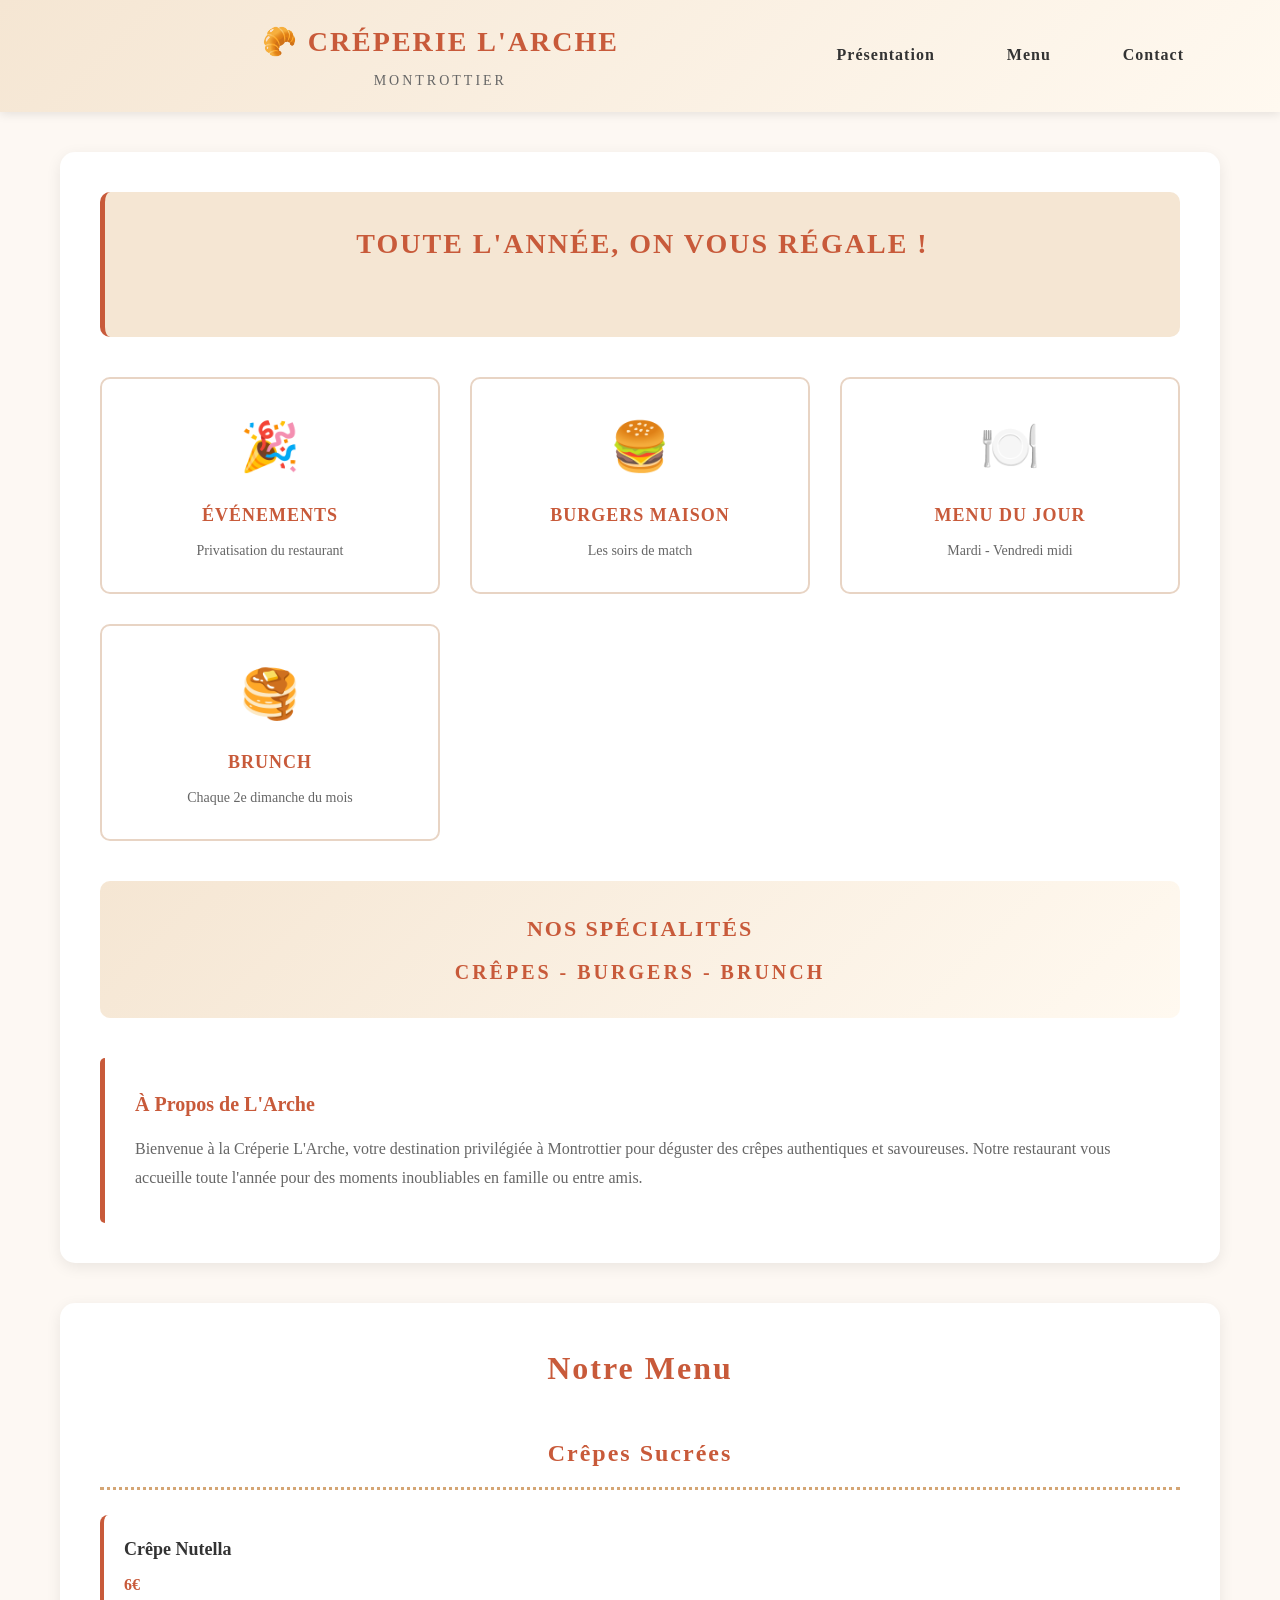
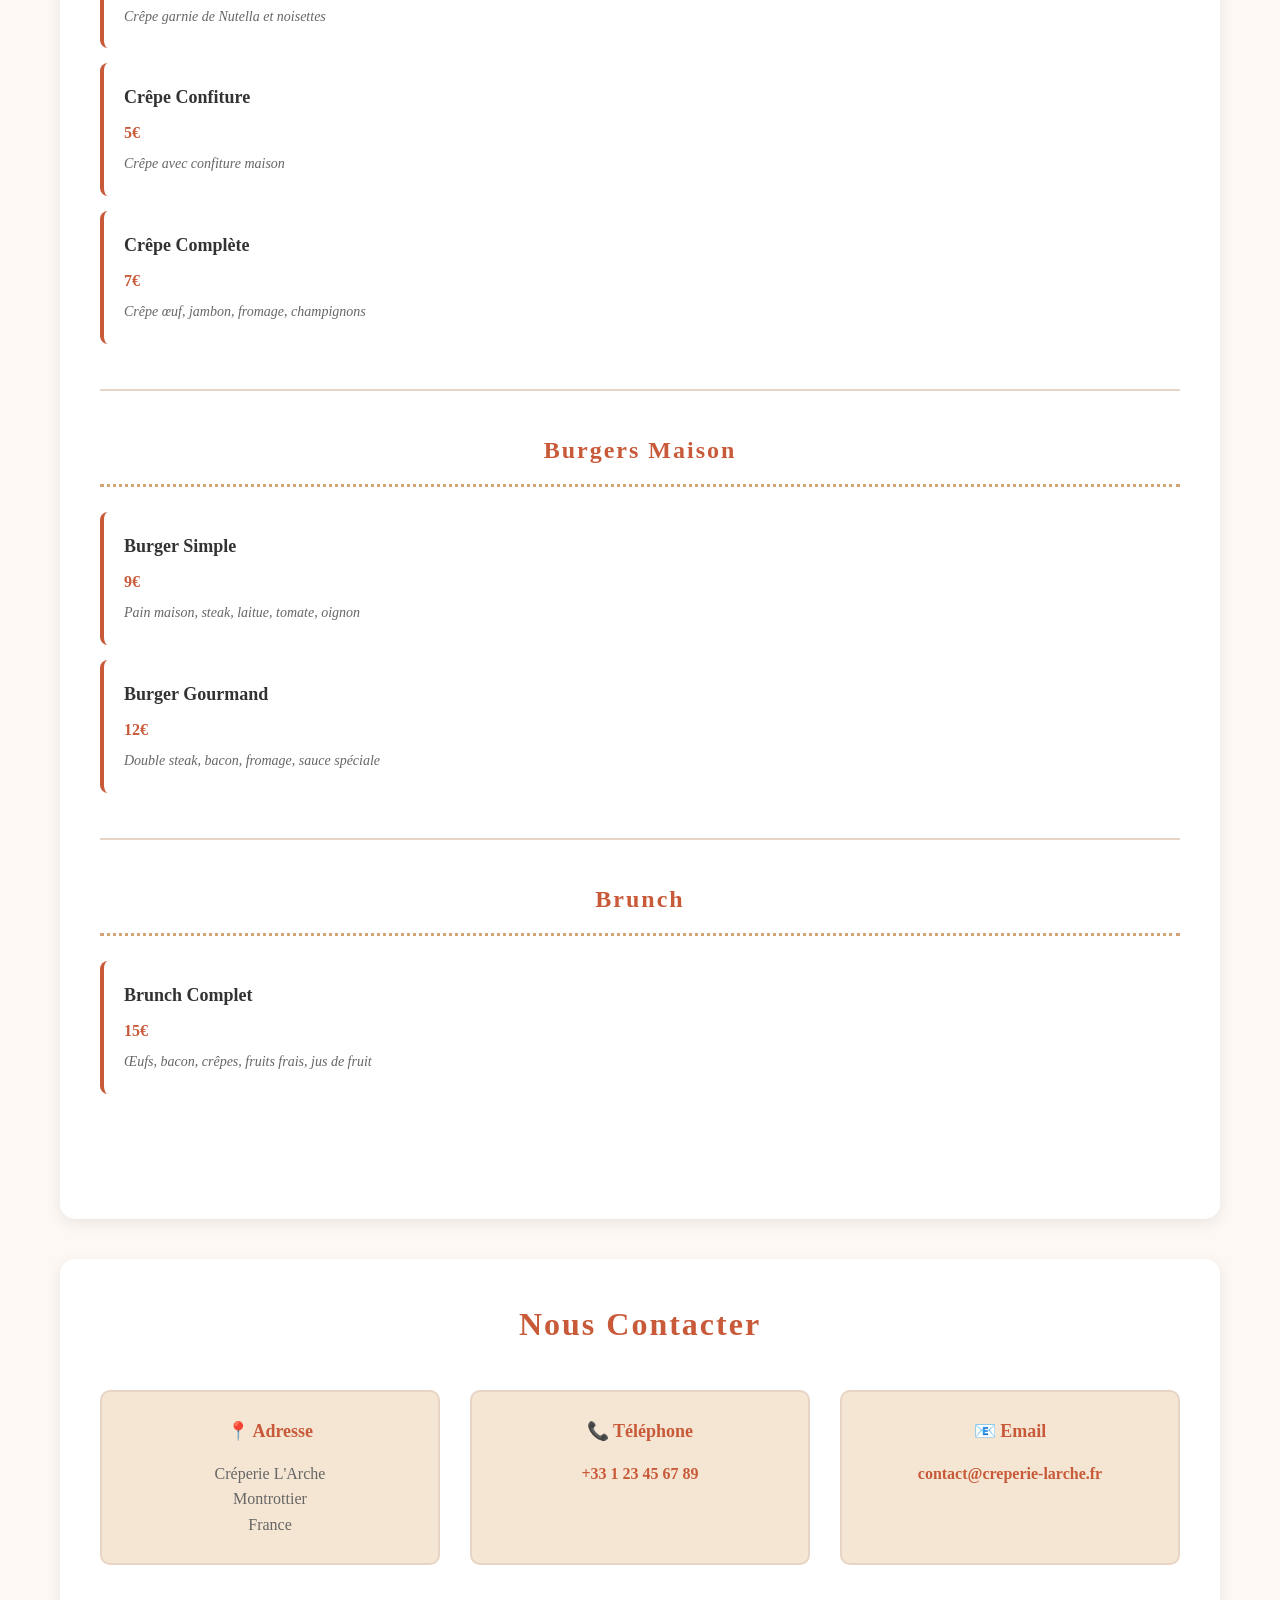
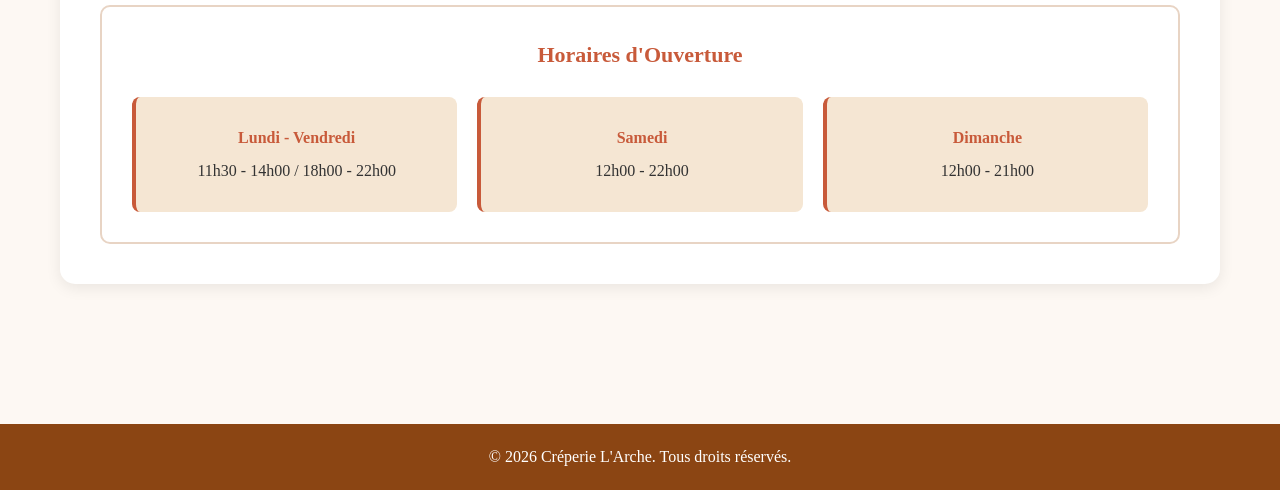
==== index.html @ 21d679bb "feature: test 1" ====
<!DOCTYPE html>
<html lang="fr">
<head>
    <meta charset="UTF-8">
    <meta name="viewport" content="width=device-width, initial-scale=1.0">
    <title>Créperie L'Arche - Restaurant</title>
    <link rel="stylesheet" href="styles.css">
</head>
<body>
    <header>
        <nav class="navbar">
            <div class="logo-container">
                <h1 class="restaurant-name">🥐 CRÉPERIE L'ARCHE</h1>
                <p class="subtitle">MONTROTTIER</p>
            </div>
            <ul class="nav-menu">
                <li><a href="#presentation" class="nav-link">Présentation</a></li>
                <li><a href="#menu" class="nav-link">Menu</a></li>
                <li><a href="#contact" class="nav-link">Contact</a></li>
            </ul>
        </nav>
    </header>

    <main>
        <!-- SECTION PRÉSENTATION -->
        <section id="presentation" class="section">
            <div class="container">
                <div class="tagline">
                    <h2>TOUTE L'ANNÉE, ON VOUS RÉGALE !</h2>
                </div>

                <div class="features-grid">
                    <div class="feature-card">
                        <div class="feature-icon">🎉</div>
                        <h3>ÉVÉNEMENTS</h3>
                        <p>Privatisation du restaurant</p>
                    </div>
                    <div class="feature-card">
                        <div class="feature-icon">🍔</div>
                        <h3>BURGERS MAISON</h3>
                        <p>Les soirs de match</p>
                    </div>
                    <div class="feature-card">
                        <div class="feature-icon">🍽️</div>
                        <h3>MENU DU JOUR</h3>
                        <p>Mardi - Vendredi midi</p>
                    </div>
                    <div class="feature-card">
                        <div class="feature-icon">🥞</div>
                        <h3>BRUNCH</h3>
                        <p>Chaque 2e dimanche du mois</p>
                    </div>
                </div>

                <div class="specialties">
                    <h3>NOS SPÉCIALITÉS</h3>
                    <p>CRÊPES - BURGERS - BRUNCH</p>
                </div>

                <div class="about-section">
                    <h3>À Propos de L'Arche</h3>
                    <p>Bienvenue à la Créperie L'Arche, votre destination privilégiée à Montrottier pour déguster des crêpes authentiques et savoureuses. Notre restaurant vous accueille toute l'année pour des moments inoubliables en famille ou entre amis.</p>
                </div>
            </div>
        </section>

        <!-- SECTION MENU -->
        <section id="menu" class="section">
            <div class="container">
                <h2>Notre Menu</h2>
                
                <div class="menu-section">
                    <h3>Crêpes Sucrées</h3>
                    <div class="menu-item">
                        <h4>Crêpe Nutella</h4>
                        <p class="price">6€</p>
                        <p class="description">Crêpe garnie de Nutella et noisettes</p>
                    </div>
                    <div class="menu-item">
                        <h4>Crêpe Confiture</h4>
                        <p class="price">5€</p>
                        <p class="description">Crêpe avec confiture maison</p>
                    </div>
                    <div class="menu-item">
                        <h4>Crêpe Complète</h4>
                        <p class="price">7€</p>
                        <p class="description">Crêpe œuf, jambon, fromage, champignons</p>
                    </div>
                </div>

                <div class="menu-section">
                    <h3>Burgers Maison</h3>
                    <div class="menu-item">
                        <h4>Burger Simple</h4>
                        <p class="price">9€</p>
                        <p class="description">Pain maison, steak, laitue, tomate, oignon</p>
                    </div>
                    <div class="menu-item">
                        <h4>Burger Gourmand</h4>
                        <p class="price">12€</p>
                        <p class="description">Double steak, bacon, fromage, sauce spéciale</p>
                    </div>
                </div>

                <div class="menu-section">
                    <h3>Brunch</h3>
                    <div class="menu-item">
                        <h4>Brunch Complet</h4>
                        <p class="price">15€</p>
                        <p class="description">Œufs, bacon, crêpes, fruits frais, jus de fruit</p>
                    </div>
                </div>
            </div>
        </section>

        <!-- SECTION CONTACT -->
        <section id="contact" class="section">
            <div class="container">
                <h2>Nous Contacter</h2>
                
                <div class="contact-grid">
                    <div class="contact-info">
                        <h3>📍 Adresse</h3>
                        <p>Créperie L'Arche<br>Montrottier<br>France</p>
                    </div>
                    <div class="contact-info">
                        <h3>📞 Téléphone</h3>
                        <p><a href="tel:+33123456789">+33 1 23 45 67 89</a></p>
                    </div>
                    <div class="contact-info">
                        <h3>📧 Email</h3>
                        <p><a href="mailto:contact@creperie-larche.fr">contact@creperie-larche.fr</a></p>
                    </div>
                </div>

                <div class="hours-section">
                    <h3>Horaires d'Ouverture</h3>
                    <div class="hours-grid">
                        <div class="hour-item">
                            <p><strong>Lundi - Vendredi</strong></p>
                            <p>11h30 - 14h00 / 18h00 - 22h00</p>
                        </div>
                        <div class="hour-item">
                            <p><strong>Samedi</strong></p>
                            <p>12h00 - 22h00</p>
                        </div>
                        <div class="hour-item">
                            <p><strong>Dimanche</strong></p>
                            <p>12h00 - 21h00</p>
                        </div>
                    </div>
                </div>
            </div>
        </section>
    </main>

    <footer>
        <p>&copy; 2026 Créperie L'Arche. Tous droits réservés.</p>
    </footer>
</body>
</html>
---- styles.css ----
* {
    margin: 0;
    padding: 0;
    box-sizing: border-box;
}

:root {
    --primary-color: #8B4513;
    --secondary-color: #C85A3A;
    --accent-color: #D4A574;
    --light-bg: #F5E6D3;
    --text-dark: #333;
    --text-light: #666;
    --border-color: #E8D4C4;
}

html {
    scroll-behavior: smooth;
}

body {
    font-family: 'Georgia', serif;
    background-color: #FDF8F3;
    color: var(--text-dark);
    line-height: 1.6;
}

/* HEADER ET NAVIGATION */
header {
    background: linear-gradient(135deg, var(--light-bg) 0%, #FFF9F0 100%);
    box-shadow: 0 2px 10px rgba(0, 0, 0, 0.1);
    position: sticky;
    top: 0;
    z-index: 100;
}

.navbar {
    display: flex;
    justify-content: space-between;
    align-items: center;
    padding: 20px 40px;
    max-width: 1200px;
    margin: 0 auto;
    flex-wrap: wrap;
    gap: 20px;
}

.logo-container {
    text-align: center;
    flex: 1;
    min-width: 250px;
}

.restaurant-name {
    font-size: 28px;
    font-weight: bold;
    color: var(--secondary-color);
    letter-spacing: 2px;
}

.subtitle {
    font-size: 14px;
    color: var(--text-light);
    letter-spacing: 3px;
    margin-top: 5px;
}

.nav-menu {
    display: flex;
    list-style: none;
    gap: 40px;
}

.nav-link {
    text-decoration: none;
    color: var(--text-dark);
    font-size: 16px;
    font-weight: 600;
    padding: 8px 16px;
    border-bottom: 3px solid transparent;
    transition: all 0.3s ease;
    letter-spacing: 1px;
    display: inline-block;
}

.nav-link:hover {
    color: var(--secondary-color);
    border-bottom-color: var(--secondary-color);
}

/* CONTENU PRINCIPAL */
main {
    max-width: 1200px;
    margin: 0 auto;
    padding: 40px 20px;
}

.section {
    margin-bottom: 40px;
    animation: slideIn 0.6s ease-out;
}

@keyframes slideIn {
    from {
        opacity: 0;
        transform: translateY(20px);
    }
    to {
        opacity: 1;
        transform: translateY(0);
    }
}

.container {
    background: white;
    border-radius: 15px;
    padding: 40px;
    box-shadow: 0 4px 15px rgba(0, 0, 0, 0.08);
}

/* TAGLINE */
.tagline {
    background: var(--light-bg);
    padding: 30px;
    border-radius: 10px;
    text-align: center;
    margin-bottom: 40px;
    border-left: 5px solid var(--secondary-color);
}

.tagline h2 {
    font-size: 28px;
    color: var(--secondary-color);
    letter-spacing: 2px;
}

/* GRILLE DE FEATURES */
.features-grid {
    display: grid;
    grid-template-columns: repeat(auto-fit, minmax(250px, 1fr));
    gap: 30px;
    margin-bottom: 40px;
}

.feature-card {
    background: #FFF;
    border: 2px solid var(--border-color);
    border-radius: 10px;
    padding: 30px;
    text-align: center;
    transition: all 0.3s ease;
}

.feature-card:hover {
    transform: translateY(-5px);
    box-shadow: 0 8px 20px rgba(0, 0, 0, 0.1);
    border-color: var(--secondary-color);
}

.feature-icon {
    font-size: 48px;
    margin-bottom: 15px;
}

.feature-card h3 {
    color: var(--secondary-color);
    font-size: 18px;
    margin-bottom: 10px;
    letter-spacing: 1px;
}

.feature-card p {
    color: var(--text-light);
    font-size: 14px;
}

/* SPÉCIALITÉS */
.specialties {
    background: linear-gradient(135deg, var(--light-bg) 0%, #FFF9F0 100%);
    padding: 30px;
    border-radius: 10px;
    text-align: center;
    margin-bottom: 40px;
}

.specialties h3 {
    color: var(--secondary-color);
    font-size: 22px;
    margin-bottom: 10px;
    letter-spacing: 2px;
}

.specialties p {
    color: var(--secondary-color);
    font-size: 20px;
    font-weight: bold;
    letter-spacing: 3px;
}

/* SECTION À PROPOS */
.about-section {
    background: #FFF;
    border-left: 5px solid var(--secondary-color);
    padding: 30px;
    border-radius: 5px;
    margin-top: 30px;
}

.about-section h3 {
    color: var(--secondary-color);
    margin-bottom: 15px;
    font-size: 20px;
}

.about-section p {
    color: var(--text-light);
    line-height: 1.8;
}

/* MENU */
.menu-section {
    margin-bottom: 40px;
    padding-bottom: 30px;
    border-bottom: 2px solid var(--border-color);
}

.menu-section:last-child {
    border-bottom: none;
}

.menu-section h3 {
    color: var(--secondary-color);
    font-size: 24px;
    margin-bottom: 25px;
    text-align: center;
    letter-spacing: 2px;
    padding-bottom: 15px;
    border-bottom: 3px dotted var(--accent-color);
}

.menu-item {
    background: #FFF;
    padding: 20px;
    margin-bottom: 15px;
    border-radius: 8px;
    border-left: 4px solid var(--secondary-color);
    transition: all 0.3s ease;
}

.menu-item:hover {
    box-shadow: 0 4px 12px rgba(0, 0, 0, 0.08);
    transform: translateX(5px);
}

.menu-item h4 {
    color: var(--text-dark);
    font-size: 18px;
    margin-bottom: 8px;
    font-weight: 600;
}

.menu-item .price {
    color: var(--secondary-color);
    font-weight: bold;
    font-size: 16px;
    margin-bottom: 8px;
}

.menu-item .description {
    color: var(--text-light);
    font-size: 14px;
    font-style: italic;
}

main h2 {
    color: var(--secondary-color);
    font-size: 32px;
    margin-bottom: 40px;
    text-align: center;
    letter-spacing: 2px;
}

/* CONTACT */
.contact-grid {
    display: grid;
    grid-template-columns: repeat(auto-fit, minmax(250px, 1fr));
    gap: 30px;
    margin-bottom: 40px;
}

.contact-info {
    background: var(--light-bg);
    padding: 25px;
    border-radius: 10px;
    text-align: center;
    border: 2px solid var(--border-color);
    transition: all 0.3s ease;
}

.contact-info:hover {
    transform: translateY(-5px);
    box-shadow: 0 6px 15px rgba(0, 0, 0, 0.1);
}

.contact-info h3 {
    color: var(--secondary-color);
    margin-bottom: 15px;
    font-size: 18px;
}

.contact-info p {
    color: var(--text-light);
}

.contact-info a {
    color: var(--secondary-color);
    text-decoration: none;
    font-weight: 600;
    transition: color 0.3s ease;
}

.contact-info a:hover {
    color: var(--primary-color);
}

/* HORAIRES */
.hours-section {
    background: #FFF;
    padding: 30px;
    border-radius: 10px;
    border: 2px solid var(--border-color);
    margin-top: 30px;
}

.hours-section h3 {
    color: var(--secondary-color);
    text-align: center;
    margin-bottom: 25px;
    font-size: 22px;
}

.hours-grid {
    display: grid;
    grid-template-columns: repeat(auto-fit, minmax(200px, 1fr));
    gap: 20px;
}

.hour-item {
    background: var(--light-bg);
    padding: 20px;
    border-radius: 8px;
    text-align: center;
    border-left: 4px solid var(--secondary-color);
}

.hour-item p {
    margin: 8px 0;
    color: var(--text-dark);
}

.hour-item p strong {
    color: var(--secondary-color);
    font-size: 16px;
}

/* FOOTER */
footer {
    background: var(--primary-color);
    color: white;
    text-align: center;
    padding: 20px;
    margin-top: 60px;
}

/* RESPONSIVE */
@media (max-width: 768px) {
    .navbar {
        flex-direction: column;
        padding: 15px 20px;
    }

    .nav-menu {
        gap: 20px;
        justify-content: center;
    }

    .nav-link {
        font-size: 14px;
        padding: 6px 12px;
    }

    .restaurant-name {
        font-size: 22px;
    }

    .container {
        padding: 20px;
    }

    .tagline h2 {
        font-size: 22px;
    }

    .features-grid {
        grid-template-columns: 1fr;
        gap: 20px;
    }

    main h2 {
        font-size: 24px;
        margin-bottom: 30px;
    }

    .contact-grid {
        grid-template-columns: 1fr;
    }

    .hours-grid {
        grid-template-columns: 1fr;
    }
}

@media (max-width: 480px) {
    .nav-menu {
        gap: 15px;
    }

    .nav-link {
        font-size: 12px;
        padding: 4px 8px;
    }

    .restaurant-name {
        font-size: 18px;
    }

    .container {
        padding: 15px;
    }

    .tagline h2 {
        font-size: 18px;
    }
}
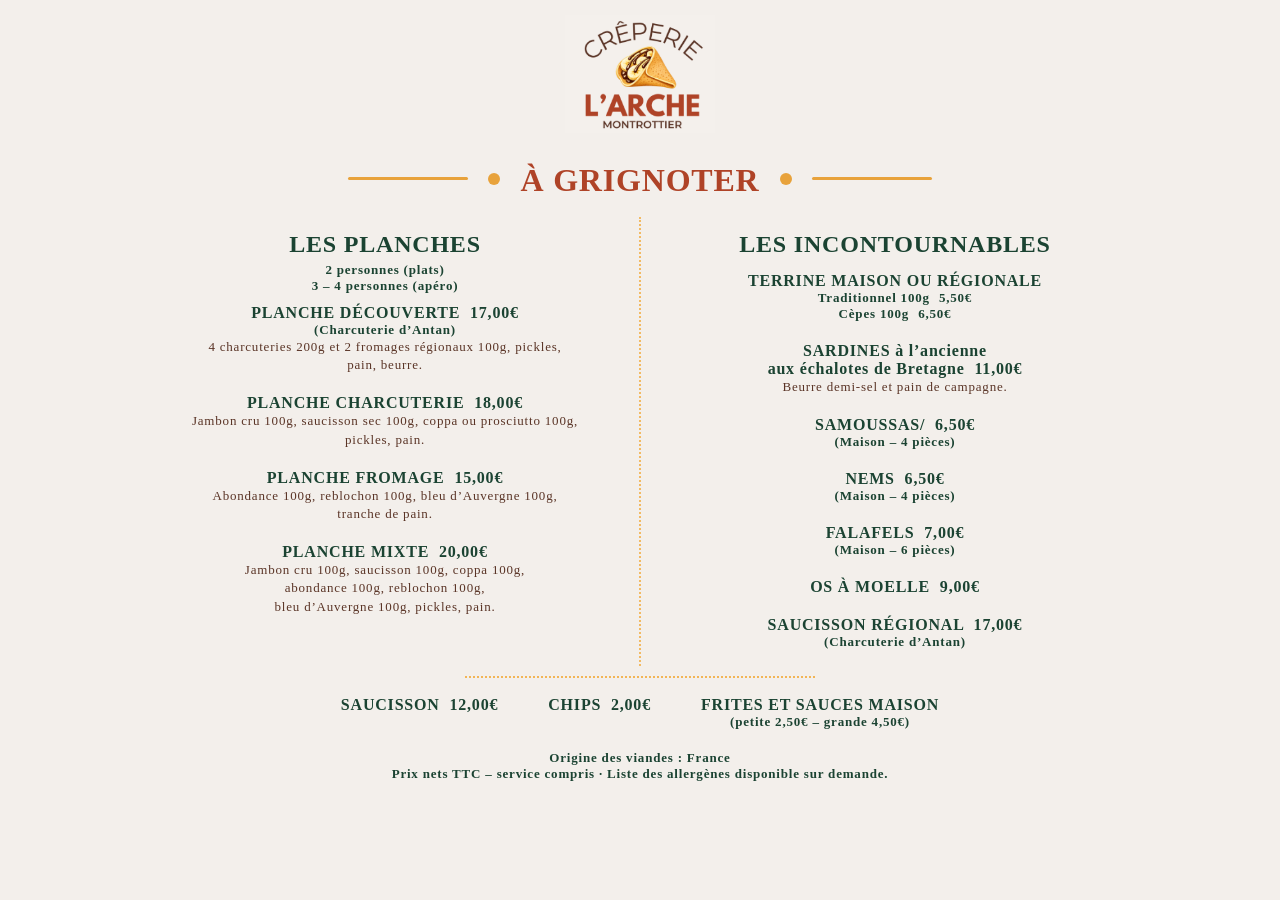
==== commit 1d582c07: "feature menu 1" ====
--- a/index.html
+++ b/index.html
@@ -1,161 +1,158 @@
-<!DOCTYPE html>
+<!doctype html>
 <html lang="fr">
 <head>
-    <meta charset="UTF-8">
-    <meta name="viewport" content="width=device-width, initial-scale=1.0">
-    <title>Créperie L'Arche - Restaurant</title>
-    <link rel="stylesheet" href="styles.css">
+    <meta charset="utf-8"/>
+    <meta name="viewport" content="width=device-width, initial-scale=1"/>
+    <title>Crêperie L’Arche – À GRIGNOTER</title>
+    <link rel="stylesheet" href="style.css">
+    <meta name="color-scheme" content="light only">
 </head>
 <body>
+<main class="container">
     <header>
-        <nav class="navbar">
-            <div class="logo-container">
-                <h1 class="restaurant-name">🥐 CRÉPERIE L'ARCHE</h1>
-                <p class="subtitle">MONTROTTIER</p>
-            </div>
-            <ul class="nav-menu">
-                <li><a href="#presentation" class="nav-link">Présentation</a></li>
-                <li><a href="#menu" class="nav-link">Menu</a></li>
-                <li><a href="#contact" class="nav-link">Contact</a></li>
-            </ul>
-        </nav>
+        <div class="brand" aria-label="Crêperie L’Arche Montrottier">
+            <img src="logo.png" alt="logo Crêperie L’Arche Montrottier" class="logo"/>
+        </div>
+
+        <div class="title-wrapper">
+            <span class="menu-title-line"></span><span class="menu-title-dot"></span>
+            <h1 class="title-menu">À GRIGNOTER</h1>
+            <span class="menu-title-dot"></span><span class="menu-title-line"></span>
+        </div>
     </header>
 
-    <main>
-        <!-- SECTION PRÉSENTATION -->
-        <section id="presentation" class="section">
-            <div class="container">
-                <div class="tagline">
-                    <h2>TOUTE L'ANNÉE, ON VOUS RÉGALE !</h2>
-                </div>
+    <section class="container-menu" aria-label="Carte À grignoter">
+        <article class="menu-theme" aria-labelledby="planches">
+            <h2 class="menu-theme-title" id="planches">Les planches</h2>
+            <p class="menu-item-subtitle">2 personnes (plats)</p>
+            <p class="menu-item-subtitle">3 – 4 personnes (apéro)</p>
 
-                <div class="features-grid">
-                    <div class="feature-card">
-                        <div class="feature-icon">🎉</div>
-                        <h3>ÉVÉNEMENTS</h3>
-                        <p>Privatisation du restaurant</p>
-                    </div>
-                    <div class="feature-card">
-                        <div class="feature-icon">🍔</div>
-                        <h3>BURGERS MAISON</h3>
-                        <p>Les soirs de match</p>
-                    </div>
-                    <div class="feature-card">
-                        <div class="feature-icon">🍽️</div>
-                        <h3>MENU DU JOUR</h3>
-                        <p>Mardi - Vendredi midi</p>
-                    </div>
-                    <div class="feature-card">
-                        <div class="feature-icon">🥞</div>
-                        <h3>BRUNCH</h3>
-                        <p>Chaque 2e dimanche du mois</p>
+            <div class="items">
+                <div class="item">
+                    <p class="item-label">
+                        PLANCHE DÉCOUVERTE
+                        <span class="price">17,00€</span>
+                    </p>
+                    <p class="menu-item-subtitle">(Charcuterie d’Antan)</p>
+                    <div class="item-description">
+                        4 charcuteries 200g et 2 fromages régionaux 100g, pickles,<br> pain, beurre.
                     </div>
                 </div>
 
-                <div class="specialties">
-                    <h3>NOS SPÉCIALITÉS</h3>
-                    <p>CRÊPES - BURGERS - BRUNCH</p>
-                </div>
-
-                <div class="about-section">
-                    <h3>À Propos de L'Arche</h3>
-                    <p>Bienvenue à la Créperie L'Arche, votre destination privilégiée à Montrottier pour déguster des crêpes authentiques et savoureuses. Notre restaurant vous accueille toute l'année pour des moments inoubliables en famille ou entre amis.</p>
-                </div>
-            </div>
-        </section>
-
-        <!-- SECTION MENU -->
-        <section id="menu" class="section">
-            <div class="container">
-                <h2>Notre Menu</h2>
-                
-                <div class="menu-section">
-                    <h3>Crêpes Sucrées</h3>
-                    <div class="menu-item">
-                        <h4>Crêpe Nutella</h4>
-                        <p class="price">6€</p>
-                        <p class="description">Crêpe garnie de Nutella et noisettes</p>
-                    </div>
-                    <div class="menu-item">
-                        <h4>Crêpe Confiture</h4>
-                        <p class="price">5€</p>
-                        <p class="description">Crêpe avec confiture maison</p>
-                    </div>
-                    <div class="menu-item">
-                        <h4>Crêpe Complète</h4>
-                        <p class="price">7€</p>
-                        <p class="description">Crêpe œuf, jambon, fromage, champignons</p>
+                <div class="item">
+                    <p class="item-label">PLANCHE CHARCUTERIE <span class="price">18,00€</span></p>
+                    <div class="item-description">
+                        Jambon cru 100g, saucisson sec 100g, coppa ou prosciutto 100g,<br> pickles, pain.
                     </div>
                 </div>
 
-                <div class="menu-section">
-                    <h3>Burgers Maison</h3>
-                    <div class="menu-item">
-                        <h4>Burger Simple</h4>
-                        <p class="price">9€</p>
-                        <p class="description">Pain maison, steak, laitue, tomate, oignon</p>
-                    </div>
-                    <div class="menu-item">
-                        <h4>Burger Gourmand</h4>
-                        <p class="price">12€</p>
-                        <p class="description">Double steak, bacon, fromage, sauce spéciale</p>
+                <div class="item">
+                    <p class="item-label">PLANCHE FROMAGE <span class="price">15,00€</span></p>
+                    <div class="item-description">
+                        Abondance 100g, reblochon 100g, bleu d’Auvergne 100g,<br> tranche de pain.
                     </div>
                 </div>
 
-                <div class="menu-section">
-                    <h3>Brunch</h3>
-                    <div class="menu-item">
-                        <h4>Brunch Complet</h4>
-                        <p class="price">15€</p>
-                        <p class="description">Œufs, bacon, crêpes, fruits frais, jus de fruit</p>
+                <div class="item">
+                    <p class="item-label">PLANCHE MIXTE <span class="price">20,00€</span></p>
+                    <div class="item-description">
+                        Jambon cru 100g, saucisson 100g, coppa 100g,<br> abondance 100g, reblochon 100g,<br> bleu
+                        d’Auvergne 100g, pickles, pain.
                     </div>
                 </div>
             </div>
-        </section>
+        </article>
 
-        <!-- SECTION CONTACT -->
-        <section id="contact" class="section">
-            <div class="container">
-                <h2>Nous Contacter</h2>
-                
-                <div class="contact-grid">
-                    <div class="contact-info">
-                        <h3>📍 Adresse</h3>
-                        <p>Créperie L'Arche<br>Montrottier<br>France</p>
-                    </div>
-                    <div class="contact-info">
-                        <h3>📞 Téléphone</h3>
-                        <p><a href="tel:+33123456789">+33 1 23 45 67 89</a></p>
-                    </div>
-                    <div class="contact-info">
-                        <h3>📧 Email</h3>
-                        <p><a href="mailto:contact@creperie-larche.fr">contact@creperie-larche.fr</a></p>
-                    </div>
+        <article class="menu-theme" aria-labelledby="incontournables">
+            <h2 class="menu-theme-title" id="incontournables">Les incontournables</h2>
+            <div class="items">
+                <div class="item">
+                    <p class="item-label">TERRINE MAISON OU RÉGIONALE</p>
+                    <p class="menu-item-subtitle">
+                        Traditionnel 100g
+                        <span class="price">5,50€ </span>
+                        <br>
+                        Cèpes 100g
+                        <span class="price">6,50€ </span>
+                    </p>
                 </div>
 
-                <div class="hours-section">
-                    <h3>Horaires d'Ouverture</h3>
-                    <div class="hours-grid">
-                        <div class="hour-item">
-                            <p><strong>Lundi - Vendredi</strong></p>
-                            <p>11h30 - 14h00 / 18h00 - 22h00</p>
-                        </div>
-                        <div class="hour-item">
-                            <p><strong>Samedi</strong></p>
-                            <p>12h00 - 22h00</p>
-                        </div>
-                        <div class="hour-item">
-                            <p><strong>Dimanche</strong></p>
-                            <p>12h00 - 21h00</p>
-                        </div>
-                    </div>
+                <div class="item">
+                    <p class="item-label">SARDINES à l’ancienne <br> aux échalotes de Bretagne
+                        <span class="price">11,00€</span>
+                    </p>
+                    <div class="item-description">Beurre demi-sel et pain de campagne.</div>
+                </div>
+
+                <div class="item">
+                    <p class="item-label">
+                        SAMOUSSAS/
+                        <span class="price">6,50€</span>
+                    </p>
+                    <div class="menu-item-subtitle">(Maison – 4 pièces)</div>
+                </div>
+
+                <div class="item">
+                    <p class="item-label">
+                        NEMS
+                        <span class="price">6,50€</span>
+                    </p>
+                    <div class="menu-item-subtitle">(Maison – 4 pièces)</div>
+                </div>
+
+                <div class="item">
+                    <p class="item-label">
+                        FALAFELS
+                        <span class="price">7,00€</span>
+                    </p>
+                    <div class="menu-item-subtitle">(Maison – 6 pièces)</div>
+                </div>
+
+                <div class="item">
+                    <p class="item-label">
+                        OS À MOELLE
+                        <span class="price">9,00€</span>
+                    </p>
+                </div>
+
+                <div class="item">
+                    <p class="item-label">
+                        SAUCISSON RÉGIONAL
+                        <span class="price">17,00€</span>
+                    </p>
+                    <div class="menu-item-subtitle">(Charcuterie d’Antan)</div>
                 </div>
             </div>
-        </section>
-    </main>
+        </article>
+    </section>
 
-    <footer>
-        <p>&copy; 2026 Créperie L'Arche. Tous droits réservés.</p>
-    </footer>
+    <section class="extras" aria-label="Accompagnements">
+        <div>
+            <p class="item-label">
+                SAUCISSON
+                <span class="price">12,00€</span>
+            </p>
+        </div>
+        <div>
+            <p class="item-label">
+                CHIPS
+                <span class="price">2,00€</span>
+            </p>
+        </div>
+        <div>
+            <p class="item-label">
+                FRITES ET SAUCES MAISON
+            <p class="menu-item-subtitle">
+                (petite 2,50€ – grande 4,50€)
+            </p>
+        </div>
+    </section>
+
+    <!-- Mentions en pied -->
+    <div class="menu-item-subtitle">
+        <p>Origine des viandes : France <br> Prix nets TTC – service compris · Liste des allergènes disponible sur
+            demande.</p>
+    </div>
+</main>
 </body>
-</html>+</html>
--- a/style.css
+++ b/style.css
@@ -0,0 +1,165 @@
+body {
+    margin: 0;
+    font-family: "Georgia", "Times New Roman", ui-serif, serif;
+    color: #1B4332;
+    background: #F3EFEB;
+    hyphens: auto;
+    -webkit-font-smoothing: antialiased;
+    -moz-osx-font-smoothing: grayscale;
+    letter-spacing: .05em;
+}
+
+.container {
+    max-width: 1000px;
+    margin-inline: auto;
+}
+
+header {
+    text-align: center;
+}
+
+.logo {
+    width: 150px;
+    margin-top: 15px;
+    margin-bottom: 15px;
+}
+
+.title-menu {
+    margin: 10px 0 6px;
+    color: #AF4327;
+    text-transform: uppercase;
+    font-weight: 700;
+}
+
+
+.title-wrapper {
+    display: flex;
+    align-items: center;
+    justify-content: center;
+    gap: 20px;
+}
+
+.menu-title-line {
+    width: 120px;
+    height: 3px;
+    background-color: #e8a23b;
+    border-radius: 2px;
+}
+
+.menu-title-dot {
+    width: 12px;
+    height: 12px;
+    background-color: #e8a23b;
+    border-radius: 50%;
+}
+
+.container-menu {
+    position: relative;
+    display: grid;
+    gap: 18px;
+    margin-top: 12px;
+}
+
+.menu-theme {
+    padding: 8px 6px;
+
+}
+
+.menu-theme-title {
+    margin: 0 0 4px;
+    text-transform: uppercase;
+    text-align: center;
+    font-weight: 700;
+}
+
+.items {
+    display: flex;
+    flex-direction: column;
+}
+
+.item {
+    display: grid;
+    grid-template-columns: 1fr auto;
+    align-items: start;
+    margin-top: 10px;
+    margin-bottom: 10px;
+}
+
+.item-label {
+    font-weight: 700;
+    text-align: center;
+    margin: 0;
+    padding: 0;
+}
+
+.menu-item-subtitle {
+    grid-column: 1 / -1;
+    font-weight: 700;
+    text-align: center;
+    margin: 0;
+    padding: 0;
+    font-size: 13px;
+}
+
+.price {
+    font-weight: 700;
+    white-space: nowrap;
+    margin-left: 5px;
+}
+
+.item-description {
+    grid-column: 1 / -1;
+    padding: 0;
+    text-align: center;
+    line-height: 1.4;
+    color: #5A3426;
+    font-size: 13px;
+}
+
+.extras {
+    margin-top: 10px;
+    margin-bottom: 20px;
+    padding-top: 20px;
+}
+
+@media (min-width: 1024px) {
+    .container-menu {
+        grid-template-columns: 1fr 1fr;
+        gap: 8px 64px;
+        padding: 8px 22px 0;
+    }
+
+    .container-menu::before {
+        content: "";
+        position: absolute;
+        top: 0;
+        bottom: 0;
+        left: 50%;
+        transform: translateX(-50%);
+        width: 0;
+        border-left: 2px dotted #F2B556;
+        opacity: .9;
+    }
+
+    .menu-theme {
+        padding: 6px 10px;
+    }
+
+    .extras {
+        display: flex;
+        flex-wrap: wrap;
+        gap: 0 50px;
+        justify-content: center;
+        position: relative;
+    }
+
+    .extras::before {
+        content: "";
+        position: absolute;
+        top: 0;
+        left: 50%;
+        transform: translateX(-50%);
+        width: 35%;
+        border-top: 2px dotted #F2B556;
+    }
+}
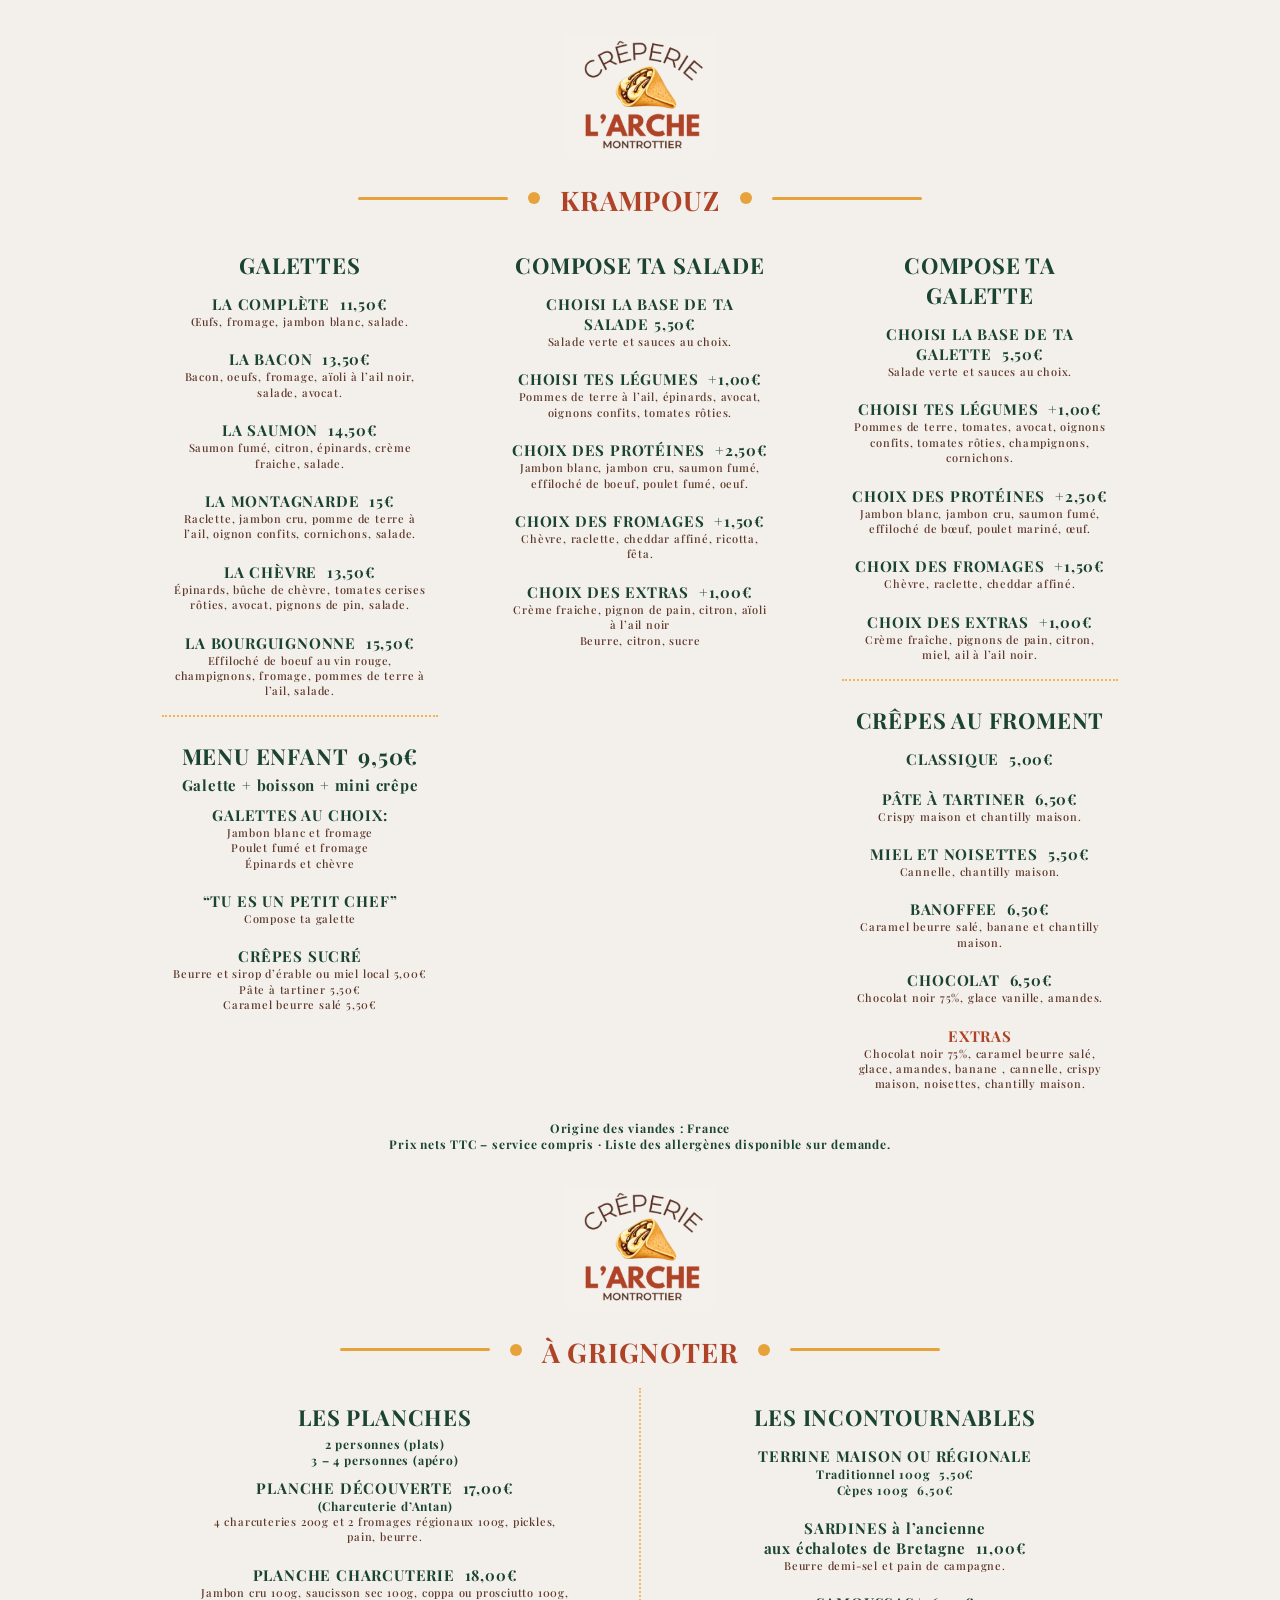
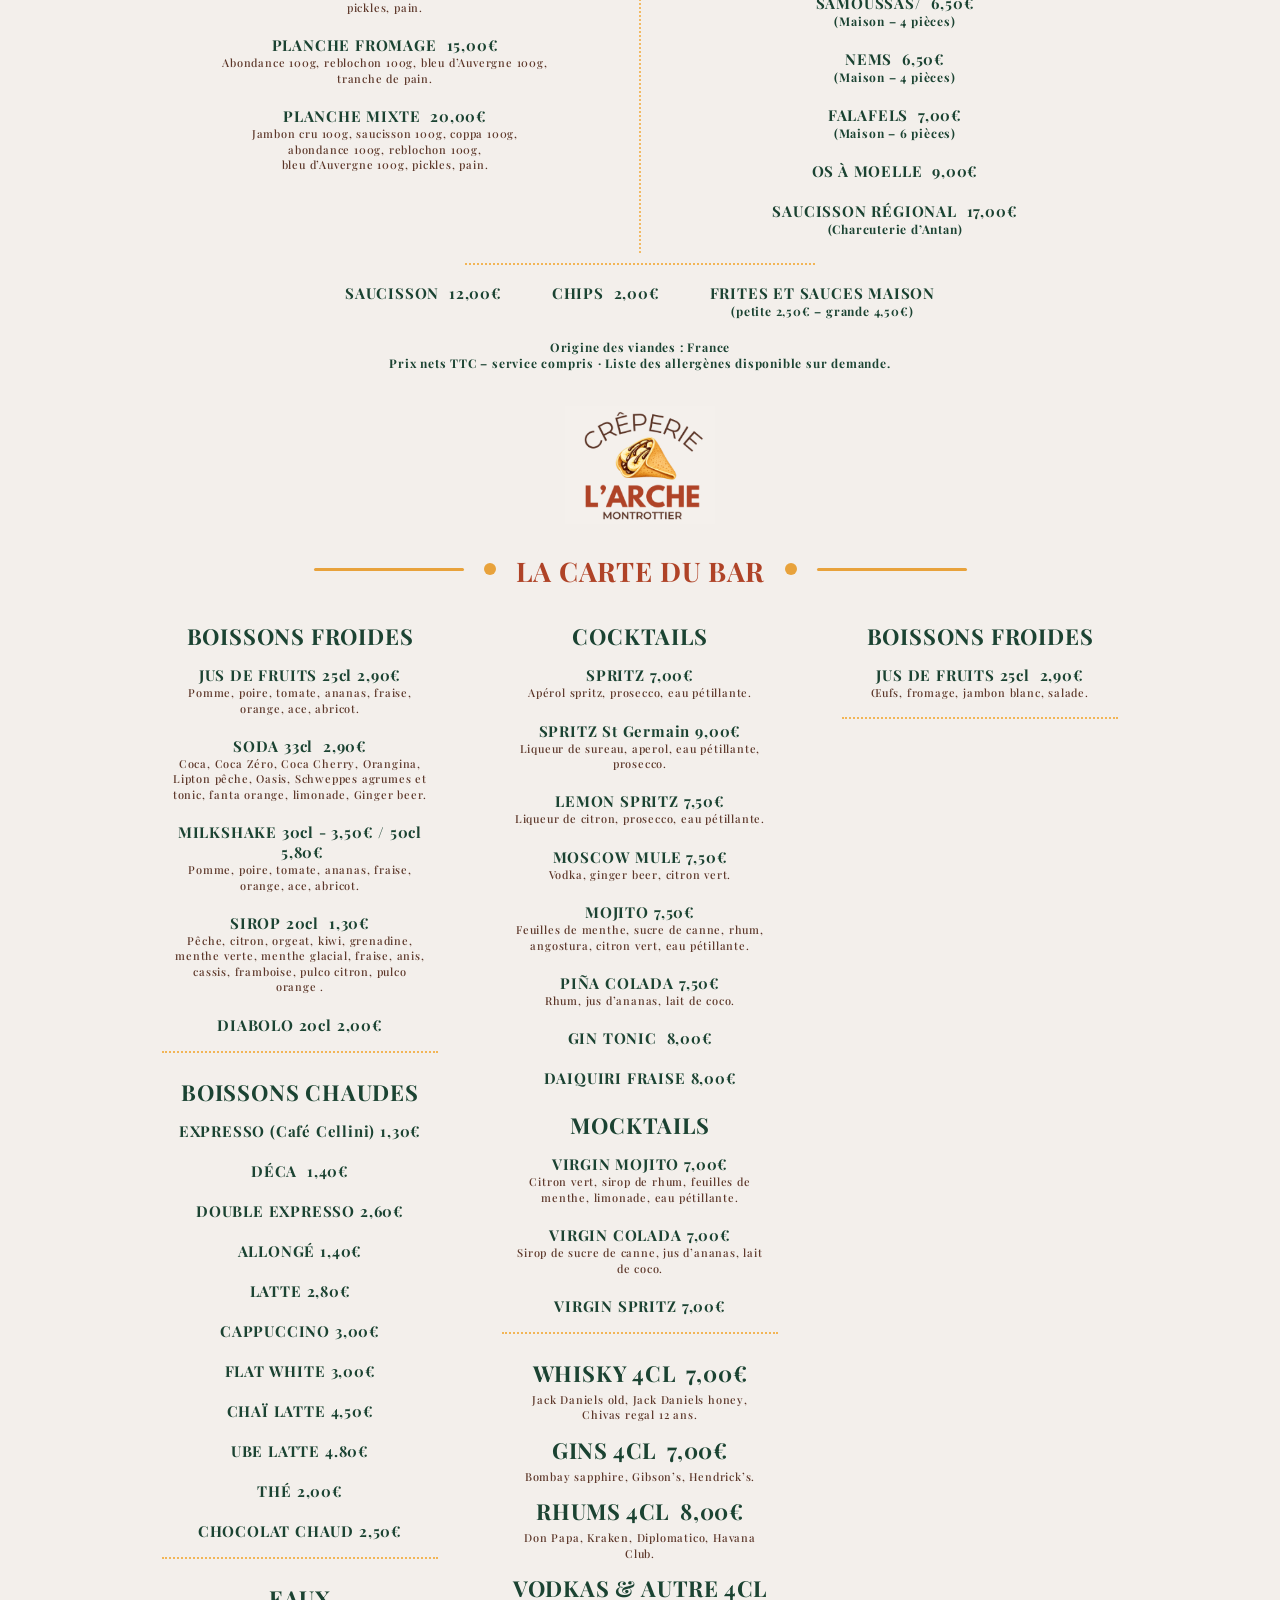
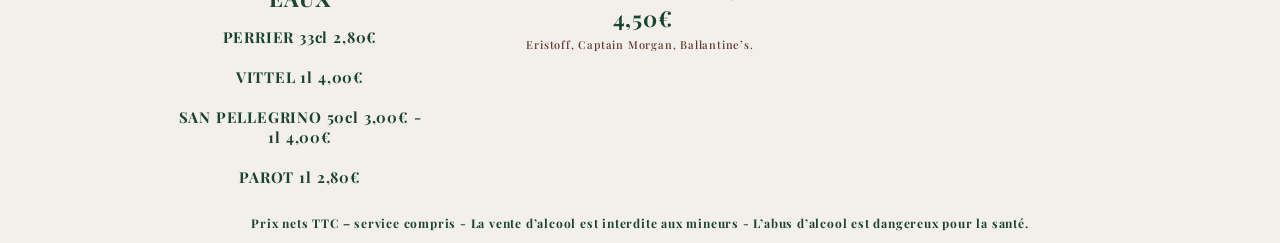
==== commit c92ad6d5: "feature-menu-2" ====
--- a/index.html
+++ b/index.html
@@ -4,154 +4,610 @@
     <meta charset="utf-8"/>
     <meta name="viewport" content="width=device-width, initial-scale=1"/>
     <title>Crêperie L’Arche – À GRIGNOTER</title>
+
+    <link rel="preconnect" href="https://fonts.googleapis.com">
+    <link rel="preconnect" href="https://fonts.gstatic.com" crossorigin>
+    <link href="https://fonts.googleapis.com/css2?family=Cormorant+Garamond:ital,wght@0,700;1,700&family=Playfair+Display:ital,wght@0,400..900;1,400..900&display=swap"
+          rel="stylesheet">
+
     <link rel="stylesheet" href="style.css">
     <meta name="color-scheme" content="light only">
 </head>
+
 <body>
 <main class="container">
-    <header>
-        <div class="brand" aria-label="Crêperie L’Arche Montrottier">
-            <img src="logo.png" alt="logo Crêperie L’Arche Montrottier" class="logo"/>
+    <!-- SECTION MENU KRAMPOUZ -->
+    <div aria-label="Carte krampouz">
+        <div class="menu-header">
+            <div class="brand" aria-label="Crêperie L’Arche Montrottier">
+                <img src="logo.png" alt="logo Crêperie L’Arche Montrottier" class="logo"/>
+            </div>
+
+            <div class="title-wrapper">
+                <span class="menu-title-line"></span><span class="menu-title-dot"></span>
+                <h1 class="title-menu">KRAMPOUZ</h1>
+                <span class="menu-title-dot"></span><span class="menu-title-line"></span>
+            </div>
         </div>
 
-        <div class="title-wrapper">
-            <span class="menu-title-line"></span><span class="menu-title-dot"></span>
-            <h1 class="title-menu">À GRIGNOTER</h1>
-            <span class="menu-title-dot"></span><span class="menu-title-line"></span>
+        <section class="container-menu" aria-label="menus">
+            <div class="menu-multiple">
+                <!-- SECTION MENU GALETTE -->
+                <article class="menu-theme" aria-labelledby="galettes">
+                    <h2 class="menu-theme-title">Galettes</h2>
+                    <div class="items">
+                        <div class="item">
+                            <p class="item-label">LA COMPLÈTE <span class="price">11,50€</span></p>
+                            <div class="item-description">Œufs, fromage, jambon blanc, salade.</div>
+                        </div>
+
+                        <div class="item">
+                            <p class="item-label">LA BACON <span class="price">13,50€</span></p>
+                            <div class="item-description">Bacon, oeufs, fromage, aïoli à l’ail noir, salade,
+                                avocat.
+                            </div>
+                        </div>
+
+                        <div class="item">
+                            <p class="item-label">LA SAUMON <span class="price">14,50€</span></p>
+                            <div class="item-description">Saumon fumé, citron, épinards, crème fraiche, salade.
+                            </div>
+                        </div>
+
+                        <div class="item">
+                            <p class="item-label">LA MONTAGNARDE <span class="price">15€</span></p>
+                            <div class="item-description">Raclette, jambon cru, pomme de terre à l’ail, oignon
+                                confits, cornichons, salade.
+                            </div>
+                        </div>
+
+                        <div class="item">
+                            <p class="item-label">LA CHÈVRE <span class="price">13,50€</span></p>
+                            <div class="item-description">Épinards, bûche de chèvre, tomates cerises rôties, avocat,
+                                pignons de pin, salade.
+                            </div>
+                        </div>
+
+                        <div class="item">
+                            <p class="item-label">LA BOURGUIGNONNE <span class="price">15,50€</span></p>
+                            <div class="item-description">Effiloché de boeuf au vin rouge, champignons, fromage,
+                                pommes de terre à l’ail, salade.
+                            </div>
+                        </div>
+                    </div>
+                </article>
+
+                <div class="separator-line"></div>
+
+                <article class="menu-theme" aria-labelledby="menu_enfant">
+                    <!-- SECTION MENU ENFANTS -->
+                    <h2 class="menu-theme-title">
+                        Menu Enfant <span class="price">9,50€</span><br>
+                    </h2>
+                    <h3 class="item-label">Galette + boisson + mini crêpe</h3>
+
+                    <div class="items">
+                        <div class="item">
+                            <p class="item-label">GALETTES AU CHOIX:</p>
+                            <div class="item-description">
+                                Jambon blanc et fromage<br>
+                                Poulet fumé et fromage<br>
+                                Épinards et chèvre
+                            </div>
+                        </div>
+
+                        <div class="item">
+                            <p class="item-label">“TU ES UN PETIT CHEF”</p>
+                            <div class="item-description">Compose ta galette</div>
+                        </div>
+
+                        <div class="item">
+                            <p class="item-label">CRÊPES SUCRÉ</p>
+                            <div class="item-description">
+                                Beurre et sirop d’érable ou miel local 5,00€<br>
+                                Pâte à tartiner 5,50€<br>
+                                Caramel beurre salé 5,50€
+                            </div>
+                        </div>
+                    </div>
+                </article>
+            </div>
+
+            <div class="menu-multiple">
+                <!-- SECTION COMPOSE SALADE -->
+                <article class="menu-theme" aria-labelledby="compose_salade">
+                    <h2 class="menu-theme-title">Compose ta salade</h2>
+
+                    <div class="items">
+                        <div class="item">
+                            <p class="item-label">CHOISI LA BASE DE TA SALADE<span class="price">5,50€</span></p>
+                            <div class="item-description">Salade verte et sauces au choix.</div>
+                        </div>
+
+                        <div class="item">
+                            <p class="item-label"> CHOISI TES LÉGUMES <span class="price">+1,00€</span></p>
+                            <div class="item-description">Pommes de terre à l’ail, épinards, avocat, oignons
+                                confits, tomates rôties.
+                            </div>
+                        </div>
+
+                        <div class="item">
+                            <p class="item-label"> CHOIX DES PROTÉINES <span class="price">+2,50€</span></p>
+                            <div class="item-description">Jambon blanc, jambon cru, saumon fumé, effiloché de boeuf,
+                                poulet fumé, oeuf.
+                            </div>
+                        </div>
+
+                        <div class="item">
+                            <p class="item-label"> CHOIX DES FROMAGES <span class="price">+1,50€</span></p>
+                            <div class="item-description">Chèvre, raclette, cheddar affiné, ricotta, fêta.</div>
+                        </div>
+
+                        <div class="item">
+                            <p class="item-label">CHOIX DES EXTRAS <span class="price">+1,00€</span></p>
+                            <div class="item-description">
+                                Crème fraiche, pignon de pain, citron, aïoli à l’ail noir<br>
+                                Beurre, citron, sucre
+                            </div>
+                        </div>
+                    </div>
+                </article>
+            </div>
+
+            <div class="menu-multiple">
+                <!-- SECTION COMPOSE GALETTE -->
+                <article class="menu-theme" aria-labelledby="compose_galette">
+                    <h2 class="menu-theme-title">Compose ta galette</h2>
+
+                    <div class="items">
+                        <div class="item">
+                            <p class="item-label">CHOISI LA BASE DE TA GALETTE <span class="price">5,50€</span></p>
+                            <div class="item-description">Salade verte et sauces au choix.</div>
+                        </div>
+
+                        <div class="item">
+                            <p class="item-label">CHOISI TES LÉGUMES <span class="price">+1,00€</span></p>
+                            <div class="item-description">Pommes de terre, tomates, avocat, oignons confits, tomates
+                                rôties, champignons, cornichons.
+                            </div>
+                        </div>
+
+                        <div class="item">
+                            <p class="item-label">CHOIX DES PROTÉINES <span class="price">+2,50€</span></p>
+                            <div class="item-description">Jambon blanc, jambon cru, saumon fumé, effiloché de bœuf,
+                                poulet mariné, œuf.
+                            </div>
+                        </div>
+
+                        <div class="item">
+                            <p class="item-label">CHOIX DES FROMAGES <span class="price">+1,50€</span></p>
+                            <div class="item-description">Chèvre, raclette, cheddar affiné.</div>
+                        </div>
+
+                        <div class="item">
+                            <p class="item-label">CHOIX DES EXTRAS <span class="price">+1,00€</span></p>
+                            <div class="item-description">Crème fraîche, pignons de pain, citron, miel, ail à l’ail
+                                noir.
+                            </div>
+                        </div>
+                    </div>
+                </article>
+
+                <div class="separator-line"></div>
+
+                <article class="menu-theme" aria-labelledby="crepes">
+                    <h2 class="menu-theme-title">Crêpes au froment</h2>
+
+                    <div class="items">
+                        <div class="item">
+                            <p class="item-label">CLASSIQUE <span class="price">5,00€</span></p>
+                        </div>
+
+                        <div class="item">
+                            <p class="item-label">PÂTE À TARTINER <span class="price">6,50€</span></p>
+                            <div class="item-description">Crispy maison et chantilly maison.</div>
+                        </div>
+
+                        <div class="item">
+                            <p class="item-label">MIEL ET NOISETTES <span class="price">5,50€</span></p>
+                            <div class="item-description">Cannelle, chantilly maison.</div>
+                        </div>
+
+                        <div class="item">
+                            <p class="item-label">BANOFFEE <span class="price">6,50€</span></p>
+                            <div class="item-description">Caramel beurre salé, banane et chantilly maison.</div>
+                        </div>
+
+                        <div class="item">
+                            <p class="item-label">CHOCOLAT <span class="price">6,50€</span></p>
+                            <div class="item-description">Chocolat noir 75%, glace vanille, amandes.</div>
+                        </div>
+
+                        <div class="item">
+                            <p class="item-label" style="color: #AF4327!important;">EXTRAS</p>
+                            <div class="item-description">
+                                Chocolat noir 75%, caramel beurre salé, glace, amandes, banane , cannelle, crispy
+                                maison, noisettes, chantilly maison.
+                            </div>
+                        </div>
+                    </div>
+                </article>
+            </div>
+        </section>
+
+        <div class="menu-item-subtitle">
+            <p>Origine des viandes : France <br> Prix nets TTC – service compris · Liste des allergènes disponible sur demande.</p>
         </div>
-    </header>
-
-    <section class="container-menu" aria-label="Carte À grignoter">
-        <article class="menu-theme" aria-labelledby="planches">
-            <h2 class="menu-theme-title" id="planches">Les planches</h2>
-            <p class="menu-item-subtitle">2 personnes (plats)</p>
-            <p class="menu-item-subtitle">3 – 4 personnes (apéro)</p>
-
-            <div class="items">
-                <div class="item">
-                    <p class="item-label">
-                        PLANCHE DÉCOUVERTE
-                        <span class="price">17,00€</span>
-                    </p>
-                    <p class="menu-item-subtitle">(Charcuterie d’Antan)</p>
-                    <div class="item-description">
-                        4 charcuteries 200g et 2 fromages régionaux 100g, pickles,<br> pain, beurre.
+    </div>
+
+    <!-- SECTION MENU A GRINOTER -->
+    <div aria-label="Carte À grignoter">
+        <div class="menu-header">
+            <div class="brand" aria-label="Crêperie L’Arche Montrottier">
+                <img src="logo.png" alt="logo Crêperie L’Arche Montrottier" class="logo"/>
+            </div>
+
+            <div class="title-wrapper">
+                <span class="menu-title-line"></span><span class="menu-title-dot"></span>
+                <h1 class="title-menu">À GRIGNOTER</h1>
+                <span class="menu-title-dot"></span><span class="menu-title-line"></span>
+            </div>
+        </div>
+
+        <section class="container-menu separator">
+            <article class="menu-theme" aria-labelledby="planches">
+                <!-- SECTION MENU PLANCHES -->
+                <h2 class="menu-theme-title">Les planches</h2>
+                <p class="menu-item-subtitle">2 personnes (plats)</p>
+                <p class="menu-item-subtitle">3 – 4 personnes (apéro)</p>
+
+                <div class="items">
+                    <div class="item">
+                        <p class="item-label">
+                            PLANCHE DÉCOUVERTE
+                            <span class="price">17,00€</span>
+                        </p>
+                        <p class="menu-item-subtitle">(Charcuterie d’Antan)</p>
+                        <div class="item-description">
+                            4 charcuteries 200g et 2 fromages régionaux 100g, pickles,<br> pain, beurre.
+                        </div>
+                    </div>
+
+                    <div class="item">
+                        <p class="item-label">PLANCHE CHARCUTERIE <span class="price">18,00€</span></p>
+                        <div class="item-description">
+                            Jambon cru 100g, saucisson sec 100g, coppa ou prosciutto 100g,<br> pickles, pain.
+                        </div>
+                    </div>
+
+                    <div class="item">
+                        <p class="item-label">PLANCHE FROMAGE <span class="price">15,00€</span></p>
+                        <div class="item-description">
+                            Abondance 100g, reblochon 100g, bleu d’Auvergne 100g,<br> tranche de pain.
+                        </div>
+                    </div>
+
+                    <div class="item">
+                        <p class="item-label">PLANCHE MIXTE <span class="price">20,00€</span></p>
+                        <div class="item-description">
+                            Jambon cru 100g, saucisson 100g, coppa 100g,<br> abondance 100g, reblochon 100g,<br>
+                            bleu
+                            d’Auvergne 100g, pickles, pain.
+                        </div>
                     </div>
                 </div>
-
-                <div class="item">
-                    <p class="item-label">PLANCHE CHARCUTERIE <span class="price">18,00€</span></p>
-                    <div class="item-description">
-                        Jambon cru 100g, saucisson sec 100g, coppa ou prosciutto 100g,<br> pickles, pain.
+            </article>
+
+            <article class="menu-theme" aria-labelledby="incontournables">
+                <!-- SECTION MENU INCONTOURNABLES -->
+                <h2 class="menu-theme-title">Les incontournables</h2>
+                <div class="items">
+                    <div class="item">
+                        <p class="item-label">TERRINE MAISON OU RÉGIONALE</p>
+                        <p class="menu-item-subtitle">
+                            Traditionnel 100g
+                            <span class="price">5,50€ </span>
+                            <br>
+                            Cèpes 100g
+                            <span class="price">6,50€ </span>
+                        </p>
+                    </div>
+
+                    <div class="item">
+                        <p class="item-label">SARDINES à l’ancienne <br> aux échalotes de Bretagne
+                            <span class="price">11,00€</span>
+                        </p>
+                        <div class="item-description">Beurre demi-sel et pain de campagne.</div>
+                    </div>
+
+                    <div class="item">
+                        <p class="item-label">
+                            SAMOUSSAS/
+                            <span class="price">6,50€</span>
+                        </p>
+                        <div class="menu-item-subtitle">(Maison – 4 pièces)</div>
+                    </div>
+
+                    <div class="item">
+                        <p class="item-label">
+                            NEMS
+                            <span class="price">6,50€</span>
+                        </p>
+                        <div class="menu-item-subtitle">(Maison – 4 pièces)</div>
+                    </div>
+
+                    <div class="item">
+                        <p class="item-label">
+                            FALAFELS
+                            <span class="price">7,00€</span>
+                        </p>
+                        <div class="menu-item-subtitle">(Maison – 6 pièces)</div>
+                    </div>
+
+                    <div class="item">
+                        <p class="item-label">
+                            OS À MOELLE
+                            <span class="price">9,00€</span>
+                        </p>
+                    </div>
+
+                    <div class="item">
+                        <p class="item-label">
+                            SAUCISSON RÉGIONAL
+                            <span class="price">17,00€</span>
+                        </p>
+                        <div class="menu-item-subtitle">(Charcuterie d’Antan)</div>
                     </div>
                 </div>
-
-                <div class="item">
-                    <p class="item-label">PLANCHE FROMAGE <span class="price">15,00€</span></p>
-                    <div class="item-description">
-                        Abondance 100g, reblochon 100g, bleu d’Auvergne 100g,<br> tranche de pain.
-                    </div>
-                </div>
-
-                <div class="item">
-                    <p class="item-label">PLANCHE MIXTE <span class="price">20,00€</span></p>
-                    <div class="item-description">
-                        Jambon cru 100g, saucisson 100g, coppa 100g,<br> abondance 100g, reblochon 100g,<br> bleu
-                        d’Auvergne 100g, pickles, pain.
-                    </div>
-                </div>
-            </div>
-        </article>
-
-        <article class="menu-theme" aria-labelledby="incontournables">
-            <h2 class="menu-theme-title" id="incontournables">Les incontournables</h2>
-            <div class="items">
-                <div class="item">
-                    <p class="item-label">TERRINE MAISON OU RÉGIONALE</p>
-                    <p class="menu-item-subtitle">
-                        Traditionnel 100g
-                        <span class="price">5,50€ </span>
-                        <br>
-                        Cèpes 100g
-                        <span class="price">6,50€ </span>
-                    </p>
-                </div>
-
-                <div class="item">
-                    <p class="item-label">SARDINES à l’ancienne <br> aux échalotes de Bretagne
-                        <span class="price">11,00€</span>
-                    </p>
-                    <div class="item-description">Beurre demi-sel et pain de campagne.</div>
-                </div>
-
-                <div class="item">
-                    <p class="item-label">
-                        SAMOUSSAS/
-                        <span class="price">6,50€</span>
-                    </p>
-                    <div class="menu-item-subtitle">(Maison – 4 pièces)</div>
-                </div>
-
-                <div class="item">
-                    <p class="item-label">
-                        NEMS
-                        <span class="price">6,50€</span>
-                    </p>
-                    <div class="menu-item-subtitle">(Maison – 4 pièces)</div>
-                </div>
-
-                <div class="item">
-                    <p class="item-label">
-                        FALAFELS
-                        <span class="price">7,00€</span>
-                    </p>
-                    <div class="menu-item-subtitle">(Maison – 6 pièces)</div>
-                </div>
-
-                <div class="item">
-                    <p class="item-label">
-                        OS À MOELLE
-                        <span class="price">9,00€</span>
-                    </p>
-                </div>
-
-                <div class="item">
-                    <p class="item-label">
-                        SAUCISSON RÉGIONAL
-                        <span class="price">17,00€</span>
-                    </p>
-                    <div class="menu-item-subtitle">(Charcuterie d’Antan)</div>
-                </div>
-            </div>
-        </article>
-    </section>
-
-    <section class="extras" aria-label="Accompagnements">
-        <div>
-            <p class="item-label">
-                SAUCISSON
-                <span class="price">12,00€</span>
-            </p>
+            </article>
+        </section>
+
+        <!-- SECTION MENU ACCOMPAGNMENTS -->
+        <section class="extras" aria-label="Accompagnements">
+            <div>
+                <p class="item-label">
+                    SAUCISSON
+                    <span class="price">12,00€</span>
+                </p>
+            </div>
+            <div>
+                <p class="item-label">
+                    CHIPS
+                    <span class="price">2,00€</span>
+                </p>
+            </div>
+            <div>
+                <p class="item-label">
+                    FRITES ET SAUCES MAISON
+                <p class="menu-item-subtitle">
+                    (petite 2,50€ – grande 4,50€)
+                </p>
+            </div>
+        </section>
+
+        <div class="menu-item-subtitle">
+            <p>Origine des viandes : France <br> Prix nets TTC – service compris · Liste des allergènes disponible sur
+                demande.</p>
         </div>
-        <div>
-            <p class="item-label">
-                CHIPS
-                <span class="price">2,00€</span>
-            </p>
+    </div>
+
+    <!-- SECTION CARTE DU BAR -->
+
+    <div aria-label="Carte du bar">
+        <div class="menu-header">
+            <div class="brand" aria-label="Crêperie L’Arche Montrottier">
+                <img src="logo.png" alt="logo Crêperie L’Arche Montrottier" class="logo"/>
+            </div>
+
+            <div class="title-wrapper">
+                <span class="menu-title-line"></span><span class="menu-title-dot"></span>
+                <h1 class="title-menu">LA CARTE DU BAR</h1>
+                <span class="menu-title-dot"></span><span class="menu-title-line"></span>
+            </div>
         </div>
-        <div>
-            <p class="item-label">
-                FRITES ET SAUCES MAISON
-            <p class="menu-item-subtitle">
-                (petite 2,50€ – grande 4,50€)
-            </p>
+
+        <section class="container-menu" aria-label="menus">
+            <div class="menu-multiple">
+                <!-- SECTION BOISSONS FROIDES -->
+                <article class="menu-theme" aria-labelledby="boissons froides">
+                    <h2 class="menu-theme-title">Boissons froides</h2>
+                    <div class="items">
+                        <div class="item">
+                            <p class="item-label"> JUS DE FRUITS 25cl<span class="price">2,90€</span></p>
+                            <div class="item-description">Pomme, poire, tomate, ananas, fraise, orange, ace, abricot.
+                            </div>
+                        </div>
+                        <div class="item">
+                            <p class="item-label">SODA 33cl <span class="price">2,90€</span></p>
+                            <div class="item-description">
+                                Coca, Coca Zéro, Coca Cherry, Orangina, Lipton pêche, Oasis,
+                                Schweppes agrumes et tonic, fanta orange, limonade, Ginger beer.
+                            </div>
+                        </div>
+                        <div class="item">
+                            <p class="item-label"> MILKSHAKE 30cl - 3,50€ / 50cl <span class="price"> 5,80€</span></p>
+                            <div class="item-description">Pomme, poire, tomate, ananas, fraise, orange, ace, abricot.
+                            </div>
+                        </div>
+                        <div class="item">
+                            <p class="item-label">SIROP 20cl <span class="price">1,30€</span></p>
+                            <div class="item-description">
+                                Pêche, citron, orgeat, kiwi, grenadine, menthe verte,
+                                menthe glacial, fraise, anis, cassis, framboise, pulco citron, pulco orange .
+                            </div>
+                        </div>
+                        <div class="item">
+                            <p class="item-label">DIABOLO 20cl<span class="price">2,00€</span></p>
+                        </div>
+                    </div>
+                </article>
+
+                <div class="separator-line"></div>
+
+                <!-- SECTION BOISSONS CHAUDES -->
+                <article class="menu-theme" aria-labelledby="boissons chaudes">
+                    <h2 class="menu-theme-title">Boissons chaudes</h2>
+                    <div class="items">
+                        <div class="item">
+                            <p class="item-label">EXPRESSO (Café Cellini)<span class="price">1,30€</span></p>
+                        </div>
+                        <div class="item">
+                            <p class="item-label">DÉCA <span class="price">1,40€</span></p>
+                        </div>
+                        <div class="item">
+                            <p class="item-label">DOUBLE EXPRESSO<span class="price">2,60€</span></p>
+                        </div>
+                        <div class="item">
+                            <p class="item-label">ALLONGÉ<span class="price">1,40€</span></p>
+                        </div>
+                        <div class="item">
+                            <p class="item-label">LATTE<span class="price">2,80€</span></p>
+                        </div>
+                        <div class="item">
+                            <p class="item-label">CAPPUCCINO<span class="price">3,00€</span></p>
+                        </div>
+                        <div class="item">
+                            <p class="item-label">FLAT WHITE<span class="price">3,00€</span></p>
+                        </div>
+                        <div class="item">
+                            <p class="item-label">CHAÏ LATTE<span class="price">4,50€</span></p>
+                        </div>
+                        <div class="item">
+                            <p class="item-label">UBE LATTE<span class="price">4.80€</span></p>
+                        </div>
+                        <div class="item">
+                            <p class="item-label">THÉ<span class="price">2,00€</span></p>
+                        </div>
+                        <div class="item">
+                            <p class="item-label">CHOCOLAT CHAUD<span class="price">2,50€</span></p>
+                        </div>
+                    </div>
+                </article>
+
+                <div class="separator-line"></div>
+
+                <!-- SECTION EAUX -->
+                <article class="menu-theme" aria-labelledby="eaux">
+                    <h2 class="menu-theme-title">Eaux</h2>
+                    <div class="items">
+                        <div class="item">
+                            <p class="item-label">PERRIER 33cl<span class="price">2,80€</span></p>
+                        </div>
+                        <div class="item">
+                            <p class="item-label">VITTEL 1l<span class="price">4,00€</span></p>
+                        </div>
+                        <div class="item">
+                            <p class="item-label">SAN PELLEGRINO 50cl<span class="price">3,00€</span> - 1l<span
+                                    class="price">4,00€</span></p>
+                        </div>
+                        <div class="item">
+                            <p class="item-label">PAROT 1l<span class="price">2,80€</span></p>
+                        </div>
+                    </div>
+                </article>
+            </div>
+
+            <div class="menu-multiple">
+                <!-- SECTION COCKTAILS -->
+                <article class="menu-theme" aria-labelledby="cocktails">
+                    <h2 class="menu-theme-title">Cocktails</h2>
+                    <div class="items">
+                        <div class="item">
+                            <p class="item-label">SPRITZ<span class="price">7,00€</span></p>
+                            <div class="item-description">Apérol spritz, prosecco, eau pétillante.</div>
+                        </div>
+                        <div class="item">
+                            <p class="item-label">SPRITZ St Germain<span class="price">9,00€</span></p>
+                            <div class="item-description">Liqueur de sureau, aperol, eau pétillante, prosecco.</div>
+                        </div>
+                        <div class="item">
+                            <p class="item-label">LEMON SPRITZ<span class="price">7,50€</span></p>
+                            <div class="item-description">Liqueur de citron, prosecco, eau pétillante.</div>
+                        </div>
+                        <div class="item">
+                            <p class="item-label">MOSCOW MULE<span class="price">7,50€</span></p>
+                            <div class="item-description">Vodka, ginger beer, citron vert.</div>
+                        </div>
+                        <div class="item">
+                            <p class="item-label">MOJITO<span class="price">7,50€</span></p>
+                            <div class="item-description">Feuilles de menthe, sucre de canne, rhum, angostura, citron
+                                vert, eau pétillante.
+                            </div>
+                        </div>
+                        <div class="item">
+                            <p class="item-label">PIÑA COLADA<span class="price">7,50€</span></p>
+                            <div class="item-description">Rhum, jus d’ananas, lait de coco.</div>
+                        </div>
+                        <div class="item">
+                            <p class="item-label">GIN TONIC <span class="price">8,00€</span></p>
+                        </div>
+                        <div class="item">
+                            <p class="item-label">DAIQUIRI FRAISE<span class="price">8,00€</span></p>
+                        </div>
+                    </div>
+                </article>
+
+                <!-- SECTION MOCKTAILS -->
+                <article class="menu-theme" aria-labelledby="mocktails">
+                    <h2 class="menu-theme-title">mocktails</h2>
+                    <div class="items">
+                        <div class="item">
+                            <p class="item-label">VIRGIN MOJITO<span class="price">7,00€</span></p>
+                            <div class="item-description">Citron vert, sirop de rhum, feuilles de menthe, limonade, eau
+                                pétillante.
+                            </div>
+                        </div>
+                        <div class="item">
+                            <p class="item-label">VIRGIN COLADA<span class="price">7,00€</span></p>
+                            <div class="item-description">Sirop de sucre de canne, jus d’ananas, lait de coco.</div>
+                        </div>
+                        <div class="item">
+                            <p class="item-label">VIRGIN SPRITZ<span class="price">7,00€</span></p>
+                        </div>
+                    </div>
+                </article>
+
+                <div class="separator-line"></div>
+
+                <!-- SECTION SPRIRITUEUX -->
+                <article class="menu-theme" aria-labelledby="whisky">
+                    <h2 class="menu-theme-title">Whisky 4cl <span class="price">7,00€</span></h2>
+                    <div class="item-description">Jack Daniels old, Jack Daniels honey, Chivas regal 12 ans.</div>
+                </article>
+                <article class="menu-theme" aria-labelledby="gins">
+                    <h2 class="menu-theme-title">Gins 4cl <span class="price">7,00€</span></h2>
+                    <div class="item-description">Bombay sapphire, Gibson’s, Hendrick’s.</div>
+                </article>
+                <article class="menu-theme" aria-labelledby="rhums">
+                    <h2 class="menu-theme-title">Rhums 4cl <span class="price">8,00€</span></h2>
+                    <div class="item-description">Don Papa, Kraken, Diplomatico, Havana Club.</div>
+                </article>
+                <article class="menu-theme" aria-labelledby="vodkas_autres">
+                    <h2 class="menu-theme-title">Vodkas & autre 4cl <span class="price">4,50€</span></h2>
+                    <div class="item-description">Eristoff, Captain Morgan, Ballantine’s.</div>
+                </article>
+            </div>
+
+            <div class="menu-multiple">
+                <!-- SECTION BOISSONS FROIDES -->
+                <article class="menu-theme" aria-labelledby="boissons froides">
+                    <h2 class="menu-theme-title">Boissons froides</h2>
+                    <div class="items">
+                        <div class="item">
+                            <p class="item-label"> JUS DE FRUITS 25cl<span class="price"> 2,90€</span></p>
+                            <div class="item-description">Œufs, fromage, jambon blanc, salade.</div>
+                        </div>
+                    </div>
+                </article>
+
+                <div class="separator-line"></div>
+            </div>
+        </section>
+
+        <div class="menu-item-subtitle">
+            <p>Prix nets TTC – service compris - La vente d’alcool est interdite aux mineurs - L’abus d’alcool est
+                dangereux pour la santé.</p>
         </div>
-    </section>
-
-    <!-- Mentions en pied -->
-    <div class="menu-item-subtitle">
-        <p>Origine des viandes : France <br> Prix nets TTC – service compris · Liste des allergènes disponible sur
-            demande.</p>
     </div>
 </main>
 </body>
--- a/style.css
+++ b/style.css
@@ -1,6 +1,9 @@
 body {
     margin: 0;
-    font-family: "Georgia", "Times New Roman", ui-serif, serif;
+    font-family: "Playfair Display", serif;
+    font-optical-sizing: auto;
+    font-weight:500;
+    font-style: normal;
     color: #1B4332;
     background: #F3EFEB;
     hyphens: auto;
@@ -14,8 +17,9 @@
     margin-inline: auto;
 }
 
-header {
-    text-align: center;
+.menu-header {
+    text-align: center;
+    margin-top: 20px;
 }
 
 .logo {
@@ -29,8 +33,8 @@
     color: #AF4327;
     text-transform: uppercase;
     font-weight: 700;
-}
-
+    font-size: 27px;
+}
 
 .title-wrapper {
     display: flex;
@@ -40,7 +44,7 @@
 }
 
 .menu-title-line {
-    width: 120px;
+    width: 15%;
     height: 3px;
     background-color: #e8a23b;
     border-radius: 2px;
@@ -55,14 +59,31 @@
 
 .container-menu {
     position: relative;
-    display: grid;
-    gap: 18px;
+    display: flex;
+    flex-wrap: wrap;
     margin-top: 12px;
+    padding: 8px 22px 0;
+    gap: 8px 64px;
+}
+
+.container-menu > * {
+    flex: 1 1 calc(33.33% - 64px); /* jusqu'à 3 colonnes */
+    min-width: calc(33.33% - 64px);
+}
+
+.container-menu.separator::before {
+    content: "";
+    position: absolute;
+    top: 0;
+    bottom: 0;
+    left: 50%;
+    transform: translateX(-50%);
+    border-left: 2px dotted #F2B556;
+    opacity: .9;
 }
 
 .menu-theme {
-    padding: 8px 6px;
-
+    padding: 6px 10px;
 }
 
 .menu-theme-title {
@@ -70,6 +91,7 @@
     text-transform: uppercase;
     text-align: center;
     font-weight: 700;
+    font-size: 22px;
 }
 
 .items {
@@ -90,6 +112,7 @@
     text-align: center;
     margin: 0;
     padding: 0;
+    font-size: 15px;
 }
 
 .menu-item-subtitle {
@@ -98,7 +121,7 @@
     text-align: center;
     margin: 0;
     padding: 0;
-    font-size: 13px;
+    font-size: 12px;
 }
 
 .price {
@@ -113,53 +136,80 @@
     text-align: center;
     line-height: 1.4;
     color: #5A3426;
-    font-size: 13px;
+    font-size: 11px;
 }
 
 .extras {
     margin-top: 10px;
     margin-bottom: 20px;
     padding-top: 20px;
-}
-
-@media (min-width: 1024px) {
+    display: flex;
+    flex-wrap: wrap;
+    gap: 5px 50px;
+    justify-content: center;
+    position: relative;
+}
+
+.extras::before {
+    content: "";
+    position: absolute;
+    top: 0;
+    left: 50%;
+    transform: translateX(-50%);
+    width: 35%;
+    border-top: 2px dotted #F2B556;
+}
+
+.separator-line {
+    display: flex;
+    margin-bottom: 20px;
+    position: relative;
+}
+
+.separator-line:before {
+    content: "";
+    position: absolute;
+    top: 0;
+    left: 50%;
+    transform: translateX(-50%);
+    width: 100%;
+    border-top: 2px dotted #F2B556;
+}
+
+@media (max-width: 768px) {
+    .item-description, .menu-item-subtitle {
+        font-size: 8px;
+    }
+
+    .item-label {
+        font-size: 11px;
+    }
+
+    .menu-theme-title {
+        font-size: 13px;
+    }
+
+    .title-menu {
+        font-size: 20px;
+    }
+
+    .menu-theme {
+        padding: 3px 0;
+    }
+
     .container-menu {
-        grid-template-columns: 1fr 1fr;
-        gap: 8px 64px;
-        padding: 8px 22px 0;
-    }
-
-    .container-menu::before {
-        content: "";
-        position: absolute;
-        top: 0;
-        bottom: 0;
-        left: 50%;
-        transform: translateX(-50%);
-        width: 0;
-        border-left: 2px dotted #F2B556;
-        opacity: .9;
-    }
-
-    .menu-theme {
-        padding: 6px 10px;
-    }
-
-    .extras {
-        display: flex;
-        flex-wrap: wrap;
-        gap: 0 50px;
-        justify-content: center;
-        position: relative;
+        gap: 8px 10px;
+    }
+
+    .logo {
+        width: 100px;
     }
 
     .extras::before {
-        content: "";
-        position: absolute;
-        top: 0;
-        left: 50%;
-        transform: translateX(-50%);
-        width: 35%;
-        border-top: 2px dotted #F2B556;
+        width: 60%;
+    }
+
+    .items {
+        margin-top: 20px;
     }
 }
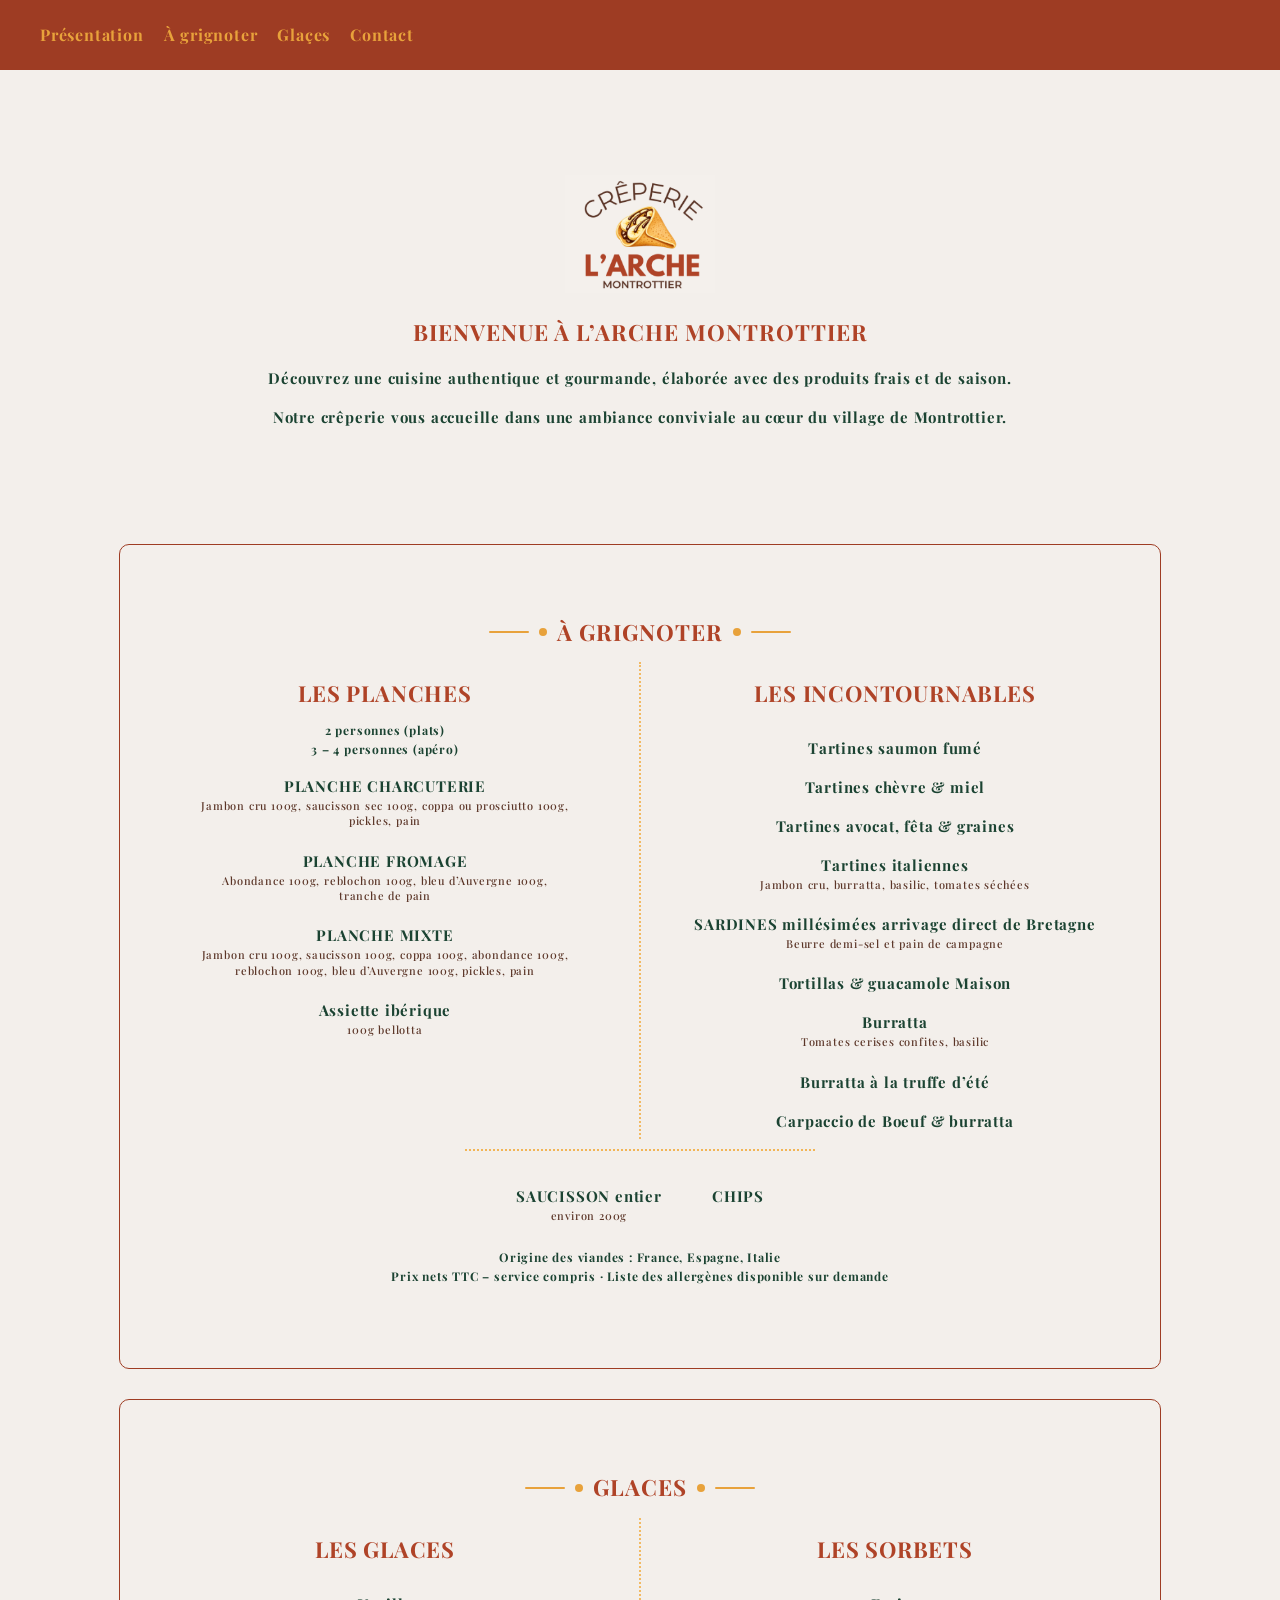
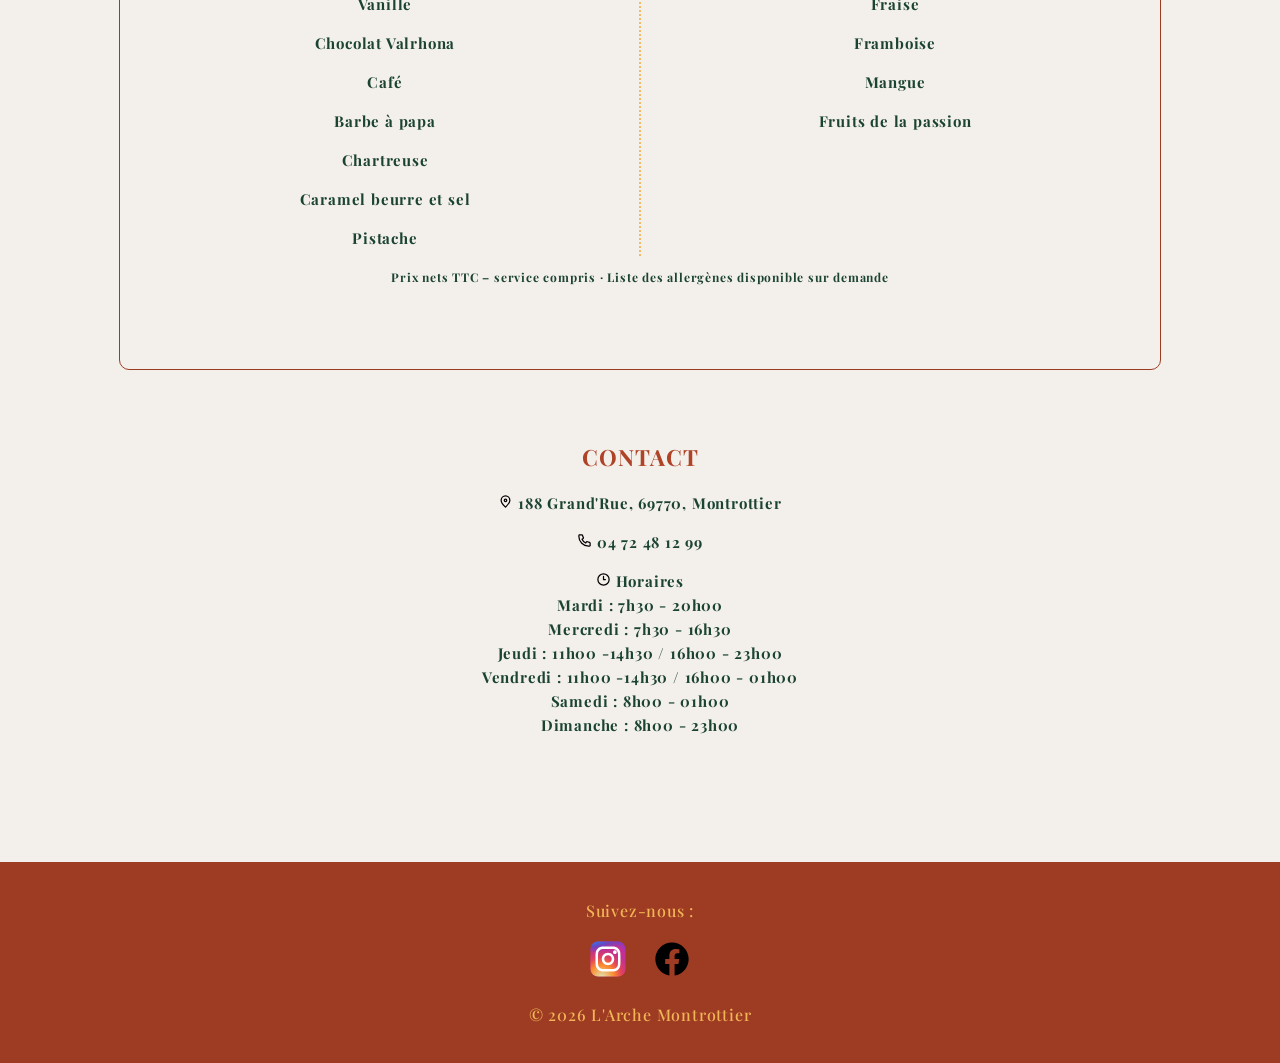
==== commit b957523c: "feature-menu-3" ====
--- a/index.html
+++ b/index.html
@@ -1,9 +1,14 @@
-<!doctype html>
+<!DOCTYPE html>
 <html lang="fr">
 <head>
-    <meta charset="utf-8"/>
-    <meta name="viewport" content="width=device-width, initial-scale=1"/>
-    <title>Crêperie L’Arche – À GRIGNOTER</title>
+    <meta charset="UTF-8">
+    <!-- A enlever et mettre meta pour ref google-->
+    <meta name="robots" content="noindex, nofollow">
+
+    <meta name="color-scheme" content="light only">
+    <meta name="viewport" content="width=device-width, initial-scale=1.0">
+
+    <title>Crêperie L’Arche Montrottier</title>
 
     <link rel="preconnect" href="https://fonts.googleapis.com">
     <link rel="preconnect" href="https://fonts.gstatic.com" crossorigin>
@@ -11,604 +16,275 @@
           rel="stylesheet">
 
     <link rel="stylesheet" href="style.css">
-    <meta name="color-scheme" content="light only">
+
+
+    <link rel="icon" href="logo.png" type="image/svg+xml">
 </head>
 
-<body>
-<main class="container">
-    <!-- SECTION MENU KRAMPOUZ -->
-    <div aria-label="Carte krampouz">
-        <div class="menu-header">
-            <div class="brand" aria-label="Crêperie L’Arche Montrottier">
-                <img src="logo.png" alt="logo Crêperie L’Arche Montrottier" class="logo"/>
-            </div>
-
-            <div class="title-wrapper">
-                <span class="menu-title-line"></span><span class="menu-title-dot"></span>
-                <h1 class="title-menu">KRAMPOUZ</h1>
-                <span class="menu-title-dot"></span><span class="menu-title-line"></span>
-            </div>
+<body class="body-website">
+
+<!-- HEADER -->
+<header class="header-website">
+    <nav class="nav-website">
+        <ul>
+            <li><a href="#presentation">Présentation</a></li>
+            <li><a href="#grignoter">À grignoter</a></li>
+            <li><a href="#ice-cream">Glaçes</a></li>
+            <li><a href="#contact">Contact</a></li>
+        </ul>
+    </nav>
+</header>
+
+<!-- PRÉSENTATION -->
+<section id="presentation" class="section-website">
+    <div class="menu-header">
+        <div class="brand" aria-label="Crêperie L’Arche Montrottier">
+            <img src="logo.png" alt="logo Crêperie L’Arche Montrottier" class="logo"/>
         </div>
-
-        <section class="container-menu" aria-label="menus">
-            <div class="menu-multiple">
-                <!-- SECTION MENU GALETTE -->
-                <article class="menu-theme" aria-labelledby="galettes">
-                    <h2 class="menu-theme-title">Galettes</h2>
-                    <div class="items">
-                        <div class="item">
-                            <p class="item-label">LA COMPLÈTE <span class="price">11,50€</span></p>
-                            <div class="item-description">Œufs, fromage, jambon blanc, salade.</div>
-                        </div>
-
-                        <div class="item">
-                            <p class="item-label">LA BACON <span class="price">13,50€</span></p>
-                            <div class="item-description">Bacon, oeufs, fromage, aïoli à l’ail noir, salade,
-                                avocat.
-                            </div>
-                        </div>
-
-                        <div class="item">
-                            <p class="item-label">LA SAUMON <span class="price">14,50€</span></p>
-                            <div class="item-description">Saumon fumé, citron, épinards, crème fraiche, salade.
-                            </div>
-                        </div>
-
-                        <div class="item">
-                            <p class="item-label">LA MONTAGNARDE <span class="price">15€</span></p>
-                            <div class="item-description">Raclette, jambon cru, pomme de terre à l’ail, oignon
-                                confits, cornichons, salade.
-                            </div>
-                        </div>
-
-                        <div class="item">
-                            <p class="item-label">LA CHÈVRE <span class="price">13,50€</span></p>
-                            <div class="item-description">Épinards, bûche de chèvre, tomates cerises rôties, avocat,
-                                pignons de pin, salade.
-                            </div>
-                        </div>
-
-                        <div class="item">
-                            <p class="item-label">LA BOURGUIGNONNE <span class="price">15,50€</span></p>
-                            <div class="item-description">Effiloché de boeuf au vin rouge, champignons, fromage,
-                                pommes de terre à l’ail, salade.
-                            </div>
-                        </div>
-                    </div>
-                </article>
-
-                <div class="separator-line"></div>
-
-                <article class="menu-theme" aria-labelledby="menu_enfant">
-                    <!-- SECTION MENU ENFANTS -->
-                    <h2 class="menu-theme-title">
-                        Menu Enfant <span class="price">9,50€</span><br>
-                    </h2>
-                    <h3 class="item-label">Galette + boisson + mini crêpe</h3>
-
-                    <div class="items">
-                        <div class="item">
-                            <p class="item-label">GALETTES AU CHOIX:</p>
-                            <div class="item-description">
-                                Jambon blanc et fromage<br>
-                                Poulet fumé et fromage<br>
-                                Épinards et chèvre
-                            </div>
-                        </div>
-
-                        <div class="item">
-                            <p class="item-label">“TU ES UN PETIT CHEF”</p>
-                            <div class="item-description">Compose ta galette</div>
-                        </div>
-
-                        <div class="item">
-                            <p class="item-label">CRÊPES SUCRÉ</p>
-                            <div class="item-description">
-                                Beurre et sirop d’érable ou miel local 5,00€<br>
-                                Pâte à tartiner 5,50€<br>
-                                Caramel beurre salé 5,50€
-                            </div>
-                        </div>
-                    </div>
-                </article>
-            </div>
-
-            <div class="menu-multiple">
-                <!-- SECTION COMPOSE SALADE -->
-                <article class="menu-theme" aria-labelledby="compose_salade">
-                    <h2 class="menu-theme-title">Compose ta salade</h2>
-
-                    <div class="items">
-                        <div class="item">
-                            <p class="item-label">CHOISI LA BASE DE TA SALADE<span class="price">5,50€</span></p>
-                            <div class="item-description">Salade verte et sauces au choix.</div>
-                        </div>
-
-                        <div class="item">
-                            <p class="item-label"> CHOISI TES LÉGUMES <span class="price">+1,00€</span></p>
-                            <div class="item-description">Pommes de terre à l’ail, épinards, avocat, oignons
-                                confits, tomates rôties.
-                            </div>
-                        </div>
-
-                        <div class="item">
-                            <p class="item-label"> CHOIX DES PROTÉINES <span class="price">+2,50€</span></p>
-                            <div class="item-description">Jambon blanc, jambon cru, saumon fumé, effiloché de boeuf,
-                                poulet fumé, oeuf.
-                            </div>
-                        </div>
-
-                        <div class="item">
-                            <p class="item-label"> CHOIX DES FROMAGES <span class="price">+1,50€</span></p>
-                            <div class="item-description">Chèvre, raclette, cheddar affiné, ricotta, fêta.</div>
-                        </div>
-
-                        <div class="item">
-                            <p class="item-label">CHOIX DES EXTRAS <span class="price">+1,00€</span></p>
-                            <div class="item-description">
-                                Crème fraiche, pignon de pain, citron, aïoli à l’ail noir<br>
-                                Beurre, citron, sucre
-                            </div>
-                        </div>
-                    </div>
-                </article>
-            </div>
-
-            <div class="menu-multiple">
-                <!-- SECTION COMPOSE GALETTE -->
-                <article class="menu-theme" aria-labelledby="compose_galette">
-                    <h2 class="menu-theme-title">Compose ta galette</h2>
-
-                    <div class="items">
-                        <div class="item">
-                            <p class="item-label">CHOISI LA BASE DE TA GALETTE <span class="price">5,50€</span></p>
-                            <div class="item-description">Salade verte et sauces au choix.</div>
-                        </div>
-
-                        <div class="item">
-                            <p class="item-label">CHOISI TES LÉGUMES <span class="price">+1,00€</span></p>
-                            <div class="item-description">Pommes de terre, tomates, avocat, oignons confits, tomates
-                                rôties, champignons, cornichons.
-                            </div>
-                        </div>
-
-                        <div class="item">
-                            <p class="item-label">CHOIX DES PROTÉINES <span class="price">+2,50€</span></p>
-                            <div class="item-description">Jambon blanc, jambon cru, saumon fumé, effiloché de bœuf,
-                                poulet mariné, œuf.
-                            </div>
-                        </div>
-
-                        <div class="item">
-                            <p class="item-label">CHOIX DES FROMAGES <span class="price">+1,50€</span></p>
-                            <div class="item-description">Chèvre, raclette, cheddar affiné.</div>
-                        </div>
-
-                        <div class="item">
-                            <p class="item-label">CHOIX DES EXTRAS <span class="price">+1,00€</span></p>
-                            <div class="item-description">Crème fraîche, pignons de pain, citron, miel, ail à l’ail
-                                noir.
-                            </div>
-                        </div>
-                    </div>
-                </article>
-
-                <div class="separator-line"></div>
-
-                <article class="menu-theme" aria-labelledby="crepes">
-                    <h2 class="menu-theme-title">Crêpes au froment</h2>
-
-                    <div class="items">
-                        <div class="item">
-                            <p class="item-label">CLASSIQUE <span class="price">5,00€</span></p>
-                        </div>
-
-                        <div class="item">
-                            <p class="item-label">PÂTE À TARTINER <span class="price">6,50€</span></p>
-                            <div class="item-description">Crispy maison et chantilly maison.</div>
-                        </div>
-
-                        <div class="item">
-                            <p class="item-label">MIEL ET NOISETTES <span class="price">5,50€</span></p>
-                            <div class="item-description">Cannelle, chantilly maison.</div>
-                        </div>
-
-                        <div class="item">
-                            <p class="item-label">BANOFFEE <span class="price">6,50€</span></p>
-                            <div class="item-description">Caramel beurre salé, banane et chantilly maison.</div>
-                        </div>
-
-                        <div class="item">
-                            <p class="item-label">CHOCOLAT <span class="price">6,50€</span></p>
-                            <div class="item-description">Chocolat noir 75%, glace vanille, amandes.</div>
-                        </div>
-
-                        <div class="item">
-                            <p class="item-label" style="color: #AF4327!important;">EXTRAS</p>
-                            <div class="item-description">
-                                Chocolat noir 75%, caramel beurre salé, glace, amandes, banane , cannelle, crispy
-                                maison, noisettes, chantilly maison.
-                            </div>
-                        </div>
-                    </div>
-                </article>
-            </div>
-        </section>
-
-        <div class="menu-item-subtitle">
-            <p>Origine des viandes : France <br> Prix nets TTC – service compris · Liste des allergènes disponible sur demande.</p>
+    </div>
+
+    <h2 class="title-menu">Bienvenue à L’Arche Montrottier</h2>
+    <div class="item-label">
+        <p>
+            Découvrez une cuisine authentique et gourmande, élaborée avec des produits frais et de saison.
+        </p>
+        <p>
+            Notre crêperie vous accueille dans une ambiance conviviale au cœur du village de Montrottier.
+        </p>
+    </div>
+</section>
+
+<!-- START SECTION A GRIGNOTER -->
+<section class="menu-website section-website" id="grignoter">
+    <div class="title-wrapper">
+        <span class="menu-title-line"></span><span class="menu-title-dot"></span>
+        <h1 class="title-menu">À GRIGNOTER</h1>
+        <span class="menu-title-dot"></span><span class="menu-title-line"></span>
+    </div>
+
+    <section class="container-menu">
+        <article class="menu-theme" aria-labelledby="planches">
+            <!-- SECTION MENU PLANCHES -->
+            <h2 class="menu-theme-title">Les planches</h2>
+            <p class="menu-item-subtitle">2 personnes (plats)</p>
+            <p class="menu-item-subtitle">3 – 4 personnes (apéro)</p>
+
+            <div class="items">
+                <div class="item">
+                    <p class="item-label">PLANCHE CHARCUTERIE <span class="price-hide"></span></p>
+                    <div class="item-description">
+                        Jambon cru 100g, saucisson sec 100g, coppa ou prosciutto 100g,<br> pickles, pain
+                    </div>
+                </div>
+
+                <div class="item">
+                    <p class="item-label">PLANCHE FROMAGE <span class="price-hide"></span></p>
+                    <div class="item-description">
+                        Abondance 100g, reblochon 100g, bleu d’Auvergne 100g,<br> tranche de pain
+                    </div>
+                </div>
+
+                <div class="item">
+                    <p class="item-label">PLANCHE MIXTE <span class="price-hide"></span></p>
+                    <div class="item-description">
+                        Jambon cru 100g, saucisson 100g, coppa 100g, abondance 100g, <br>reblochon 100g,
+                        bleu d’Auvergne 100g, pickles, pain
+                    </div>
+                </div>
+
+                <div class="item">
+                    <p class="item-label">Assiette ibérique<span class="price-hide"></span></p>
+                    <div class="item-description">
+                        100g bellotta
+                    </div>
+                </div>
+            </div>
+        </article>
+
+        <div class="separator-line mobile"></div>
+
+        <article class="menu-theme" aria-labelledby="incontournables">
+            <!-- SECTION MENU INCONTOURNABLES -->
+            <h2 class="menu-theme-title">Les incontournables</h2>
+            <div class="items">
+                <div class="item">
+                    <p class="item-label">Tartines saumon fumé <span class="price-hide"></span></p>
+                </div>
+
+                <div class="item">
+                    <p class="item-label">Tartines chèvre & miel <span class="price-hide"></span></p>
+                </div>
+
+                <div class="item">
+                    <p class="item-label">Tartines avocat, fêta & graines <span class="price-hide"></span></p>
+                </div>
+
+                <div class="item">
+                    <p class="item-label">Tartines italiennes <span class="price-hide"></span></p>
+                    <div class="item-description">
+                        Jambon cru, burratta, basilic, tomates séchées
+                    </div>
+                </div>
+
+                <div class="item">
+                    <p class="item-label">SARDINES millésimées arrivage direct de Bretagne <span
+                            class="price-hide"></span></p>
+                    <div class="item-description">
+                        Beurre demi-sel et pain de campagne
+                    </div>
+                </div>
+
+                <div class="item">
+                    <p class="item-label">Tortillas & guacamole Maison <span class="price-hide"></span></p>
+                </div>
+
+                <div class="item">
+                    <p class="item-label">Burratta <span class="price-hide"></span></p>
+                    <div class="item-description">
+                        Tomates cerises confites, basilic
+                    </div>
+                </div>
+
+                <div class="item">
+                    <p class="item-label">Burratta à la truffe d’été <span class="price-hide"></span></p>
+                </div>
+
+                <div class="item">
+                    <p class="item-label">Carpaccio de Boeuf & burratta <span class="price-hide"></span></p>
+                </div>
+            </div>
+        </article>
+    </section>
+
+    <!-- SECTION MENU ACCOMPAGNMENTS -->
+    <section class="extras" aria-label="Accompagnements">
+        <div>
+            <p class="item-label">
+                SAUCISSON entier <span class="price-hide">12,00€</span>
+            </p>
+            <div class="item-description">
+                environ 200g
+            </div>
         </div>
-    </div>
-
-    <!-- SECTION MENU A GRINOTER -->
-    <div aria-label="Carte À grignoter">
-        <div class="menu-header">
-            <div class="brand" aria-label="Crêperie L’Arche Montrottier">
-                <img src="logo.png" alt="logo Crêperie L’Arche Montrottier" class="logo"/>
-            </div>
-
-            <div class="title-wrapper">
-                <span class="menu-title-line"></span><span class="menu-title-dot"></span>
-                <h1 class="title-menu">À GRIGNOTER</h1>
-                <span class="menu-title-dot"></span><span class="menu-title-line"></span>
-            </div>
+        <div>
+            <p class="item-label">
+                CHIPS
+                <span class="price-hide">2,00€</span>
+            </p>
         </div>
-
-        <section class="container-menu separator">
-            <article class="menu-theme" aria-labelledby="planches">
-                <!-- SECTION MENU PLANCHES -->
-                <h2 class="menu-theme-title">Les planches</h2>
-                <p class="menu-item-subtitle">2 personnes (plats)</p>
-                <p class="menu-item-subtitle">3 – 4 personnes (apéro)</p>
-
-                <div class="items">
-                    <div class="item">
-                        <p class="item-label">
-                            PLANCHE DÉCOUVERTE
-                            <span class="price">17,00€</span>
-                        </p>
-                        <p class="menu-item-subtitle">(Charcuterie d’Antan)</p>
-                        <div class="item-description">
-                            4 charcuteries 200g et 2 fromages régionaux 100g, pickles,<br> pain, beurre.
-                        </div>
-                    </div>
-
-                    <div class="item">
-                        <p class="item-label">PLANCHE CHARCUTERIE <span class="price">18,00€</span></p>
-                        <div class="item-description">
-                            Jambon cru 100g, saucisson sec 100g, coppa ou prosciutto 100g,<br> pickles, pain.
-                        </div>
-                    </div>
-
-                    <div class="item">
-                        <p class="item-label">PLANCHE FROMAGE <span class="price">15,00€</span></p>
-                        <div class="item-description">
-                            Abondance 100g, reblochon 100g, bleu d’Auvergne 100g,<br> tranche de pain.
-                        </div>
-                    </div>
-
-                    <div class="item">
-                        <p class="item-label">PLANCHE MIXTE <span class="price">20,00€</span></p>
-                        <div class="item-description">
-                            Jambon cru 100g, saucisson 100g, coppa 100g,<br> abondance 100g, reblochon 100g,<br>
-                            bleu
-                            d’Auvergne 100g, pickles, pain.
-                        </div>
-                    </div>
-                </div>
-            </article>
-
-            <article class="menu-theme" aria-labelledby="incontournables">
-                <!-- SECTION MENU INCONTOURNABLES -->
-                <h2 class="menu-theme-title">Les incontournables</h2>
-                <div class="items">
-                    <div class="item">
-                        <p class="item-label">TERRINE MAISON OU RÉGIONALE</p>
-                        <p class="menu-item-subtitle">
-                            Traditionnel 100g
-                            <span class="price">5,50€ </span>
-                            <br>
-                            Cèpes 100g
-                            <span class="price">6,50€ </span>
-                        </p>
-                    </div>
-
-                    <div class="item">
-                        <p class="item-label">SARDINES à l’ancienne <br> aux échalotes de Bretagne
-                            <span class="price">11,00€</span>
-                        </p>
-                        <div class="item-description">Beurre demi-sel et pain de campagne.</div>
-                    </div>
-
-                    <div class="item">
-                        <p class="item-label">
-                            SAMOUSSAS/
-                            <span class="price">6,50€</span>
-                        </p>
-                        <div class="menu-item-subtitle">(Maison – 4 pièces)</div>
-                    </div>
-
-                    <div class="item">
-                        <p class="item-label">
-                            NEMS
-                            <span class="price">6,50€</span>
-                        </p>
-                        <div class="menu-item-subtitle">(Maison – 4 pièces)</div>
-                    </div>
-
-                    <div class="item">
-                        <p class="item-label">
-                            FALAFELS
-                            <span class="price">7,00€</span>
-                        </p>
-                        <div class="menu-item-subtitle">(Maison – 6 pièces)</div>
-                    </div>
-
-                    <div class="item">
-                        <p class="item-label">
-                            OS À MOELLE
-                            <span class="price">9,00€</span>
-                        </p>
-                    </div>
-
-                    <div class="item">
-                        <p class="item-label">
-                            SAUCISSON RÉGIONAL
-                            <span class="price">17,00€</span>
-                        </p>
-                        <div class="menu-item-subtitle">(Charcuterie d’Antan)</div>
-                    </div>
-                </div>
-            </article>
-        </section>
-
-        <!-- SECTION MENU ACCOMPAGNMENTS -->
-        <section class="extras" aria-label="Accompagnements">
-            <div>
-                <p class="item-label">
-                    SAUCISSON
-                    <span class="price">12,00€</span>
-                </p>
-            </div>
-            <div>
-                <p class="item-label">
-                    CHIPS
-                    <span class="price">2,00€</span>
-                </p>
-            </div>
-            <div>
-                <p class="item-label">
-                    FRITES ET SAUCES MAISON
-                <p class="menu-item-subtitle">
-                    (petite 2,50€ – grande 4,50€)
-                </p>
-            </div>
-        </section>
-
-        <div class="menu-item-subtitle">
-            <p>Origine des viandes : France <br> Prix nets TTC – service compris · Liste des allergènes disponible sur
-                demande.</p>
-        </div>
-    </div>
-
-    <!-- SECTION CARTE DU BAR -->
-
-    <div aria-label="Carte du bar">
-        <div class="menu-header">
-            <div class="brand" aria-label="Crêperie L’Arche Montrottier">
-                <img src="logo.png" alt="logo Crêperie L’Arche Montrottier" class="logo"/>
-            </div>
-
-            <div class="title-wrapper">
-                <span class="menu-title-line"></span><span class="menu-title-dot"></span>
-                <h1 class="title-menu">LA CARTE DU BAR</h1>
-                <span class="menu-title-dot"></span><span class="menu-title-line"></span>
-            </div>
-        </div>
-
-        <section class="container-menu" aria-label="menus">
-            <div class="menu-multiple">
-                <!-- SECTION BOISSONS FROIDES -->
-                <article class="menu-theme" aria-labelledby="boissons froides">
-                    <h2 class="menu-theme-title">Boissons froides</h2>
-                    <div class="items">
-                        <div class="item">
-                            <p class="item-label"> JUS DE FRUITS 25cl<span class="price">2,90€</span></p>
-                            <div class="item-description">Pomme, poire, tomate, ananas, fraise, orange, ace, abricot.
-                            </div>
-                        </div>
-                        <div class="item">
-                            <p class="item-label">SODA 33cl <span class="price">2,90€</span></p>
-                            <div class="item-description">
-                                Coca, Coca Zéro, Coca Cherry, Orangina, Lipton pêche, Oasis,
-                                Schweppes agrumes et tonic, fanta orange, limonade, Ginger beer.
-                            </div>
-                        </div>
-                        <div class="item">
-                            <p class="item-label"> MILKSHAKE 30cl - 3,50€ / 50cl <span class="price"> 5,80€</span></p>
-                            <div class="item-description">Pomme, poire, tomate, ananas, fraise, orange, ace, abricot.
-                            </div>
-                        </div>
-                        <div class="item">
-                            <p class="item-label">SIROP 20cl <span class="price">1,30€</span></p>
-                            <div class="item-description">
-                                Pêche, citron, orgeat, kiwi, grenadine, menthe verte,
-                                menthe glacial, fraise, anis, cassis, framboise, pulco citron, pulco orange .
-                            </div>
-                        </div>
-                        <div class="item">
-                            <p class="item-label">DIABOLO 20cl<span class="price">2,00€</span></p>
-                        </div>
-                    </div>
-                </article>
-
-                <div class="separator-line"></div>
-
-                <!-- SECTION BOISSONS CHAUDES -->
-                <article class="menu-theme" aria-labelledby="boissons chaudes">
-                    <h2 class="menu-theme-title">Boissons chaudes</h2>
-                    <div class="items">
-                        <div class="item">
-                            <p class="item-label">EXPRESSO (Café Cellini)<span class="price">1,30€</span></p>
-                        </div>
-                        <div class="item">
-                            <p class="item-label">DÉCA <span class="price">1,40€</span></p>
-                        </div>
-                        <div class="item">
-                            <p class="item-label">DOUBLE EXPRESSO<span class="price">2,60€</span></p>
-                        </div>
-                        <div class="item">
-                            <p class="item-label">ALLONGÉ<span class="price">1,40€</span></p>
-                        </div>
-                        <div class="item">
-                            <p class="item-label">LATTE<span class="price">2,80€</span></p>
-                        </div>
-                        <div class="item">
-                            <p class="item-label">CAPPUCCINO<span class="price">3,00€</span></p>
-                        </div>
-                        <div class="item">
-                            <p class="item-label">FLAT WHITE<span class="price">3,00€</span></p>
-                        </div>
-                        <div class="item">
-                            <p class="item-label">CHAÏ LATTE<span class="price">4,50€</span></p>
-                        </div>
-                        <div class="item">
-                            <p class="item-label">UBE LATTE<span class="price">4.80€</span></p>
-                        </div>
-                        <div class="item">
-                            <p class="item-label">THÉ<span class="price">2,00€</span></p>
-                        </div>
-                        <div class="item">
-                            <p class="item-label">CHOCOLAT CHAUD<span class="price">2,50€</span></p>
-                        </div>
-                    </div>
-                </article>
-
-                <div class="separator-line"></div>
-
-                <!-- SECTION EAUX -->
-                <article class="menu-theme" aria-labelledby="eaux">
-                    <h2 class="menu-theme-title">Eaux</h2>
-                    <div class="items">
-                        <div class="item">
-                            <p class="item-label">PERRIER 33cl<span class="price">2,80€</span></p>
-                        </div>
-                        <div class="item">
-                            <p class="item-label">VITTEL 1l<span class="price">4,00€</span></p>
-                        </div>
-                        <div class="item">
-                            <p class="item-label">SAN PELLEGRINO 50cl<span class="price">3,00€</span> - 1l<span
-                                    class="price">4,00€</span></p>
-                        </div>
-                        <div class="item">
-                            <p class="item-label">PAROT 1l<span class="price">2,80€</span></p>
-                        </div>
-                    </div>
-                </article>
-            </div>
-
-            <div class="menu-multiple">
-                <!-- SECTION COCKTAILS -->
-                <article class="menu-theme" aria-labelledby="cocktails">
-                    <h2 class="menu-theme-title">Cocktails</h2>
-                    <div class="items">
-                        <div class="item">
-                            <p class="item-label">SPRITZ<span class="price">7,00€</span></p>
-                            <div class="item-description">Apérol spritz, prosecco, eau pétillante.</div>
-                        </div>
-                        <div class="item">
-                            <p class="item-label">SPRITZ St Germain<span class="price">9,00€</span></p>
-                            <div class="item-description">Liqueur de sureau, aperol, eau pétillante, prosecco.</div>
-                        </div>
-                        <div class="item">
-                            <p class="item-label">LEMON SPRITZ<span class="price">7,50€</span></p>
-                            <div class="item-description">Liqueur de citron, prosecco, eau pétillante.</div>
-                        </div>
-                        <div class="item">
-                            <p class="item-label">MOSCOW MULE<span class="price">7,50€</span></p>
-                            <div class="item-description">Vodka, ginger beer, citron vert.</div>
-                        </div>
-                        <div class="item">
-                            <p class="item-label">MOJITO<span class="price">7,50€</span></p>
-                            <div class="item-description">Feuilles de menthe, sucre de canne, rhum, angostura, citron
-                                vert, eau pétillante.
-                            </div>
-                        </div>
-                        <div class="item">
-                            <p class="item-label">PIÑA COLADA<span class="price">7,50€</span></p>
-                            <div class="item-description">Rhum, jus d’ananas, lait de coco.</div>
-                        </div>
-                        <div class="item">
-                            <p class="item-label">GIN TONIC <span class="price">8,00€</span></p>
-                        </div>
-                        <div class="item">
-                            <p class="item-label">DAIQUIRI FRAISE<span class="price">8,00€</span></p>
-                        </div>
-                    </div>
-                </article>
-
-                <!-- SECTION MOCKTAILS -->
-                <article class="menu-theme" aria-labelledby="mocktails">
-                    <h2 class="menu-theme-title">mocktails</h2>
-                    <div class="items">
-                        <div class="item">
-                            <p class="item-label">VIRGIN MOJITO<span class="price">7,00€</span></p>
-                            <div class="item-description">Citron vert, sirop de rhum, feuilles de menthe, limonade, eau
-                                pétillante.
-                            </div>
-                        </div>
-                        <div class="item">
-                            <p class="item-label">VIRGIN COLADA<span class="price">7,00€</span></p>
-                            <div class="item-description">Sirop de sucre de canne, jus d’ananas, lait de coco.</div>
-                        </div>
-                        <div class="item">
-                            <p class="item-label">VIRGIN SPRITZ<span class="price">7,00€</span></p>
-                        </div>
-                    </div>
-                </article>
-
-                <div class="separator-line"></div>
-
-                <!-- SECTION SPRIRITUEUX -->
-                <article class="menu-theme" aria-labelledby="whisky">
-                    <h2 class="menu-theme-title">Whisky 4cl <span class="price">7,00€</span></h2>
-                    <div class="item-description">Jack Daniels old, Jack Daniels honey, Chivas regal 12 ans.</div>
-                </article>
-                <article class="menu-theme" aria-labelledby="gins">
-                    <h2 class="menu-theme-title">Gins 4cl <span class="price">7,00€</span></h2>
-                    <div class="item-description">Bombay sapphire, Gibson’s, Hendrick’s.</div>
-                </article>
-                <article class="menu-theme" aria-labelledby="rhums">
-                    <h2 class="menu-theme-title">Rhums 4cl <span class="price">8,00€</span></h2>
-                    <div class="item-description">Don Papa, Kraken, Diplomatico, Havana Club.</div>
-                </article>
-                <article class="menu-theme" aria-labelledby="vodkas_autres">
-                    <h2 class="menu-theme-title">Vodkas & autre 4cl <span class="price">4,50€</span></h2>
-                    <div class="item-description">Eristoff, Captain Morgan, Ballantine’s.</div>
-                </article>
-            </div>
-
-            <div class="menu-multiple">
-                <!-- SECTION BOISSONS FROIDES -->
-                <article class="menu-theme" aria-labelledby="boissons froides">
-                    <h2 class="menu-theme-title">Boissons froides</h2>
-                    <div class="items">
-                        <div class="item">
-                            <p class="item-label"> JUS DE FRUITS 25cl<span class="price"> 2,90€</span></p>
-                            <div class="item-description">Œufs, fromage, jambon blanc, salade.</div>
-                        </div>
-                    </div>
-                </article>
-
-                <div class="separator-line"></div>
-            </div>
-        </section>
-
-        <div class="menu-item-subtitle">
-            <p>Prix nets TTC – service compris - La vente d’alcool est interdite aux mineurs - L’abus d’alcool est
-                dangereux pour la santé.</p>
-        </div>
-    </div>
-</main>
+    </section>
+
+    <div class="menu-item-subtitle">
+        <p>Origine des viandes : France, Espagne, Italie <br> Prix nets TTC – service compris · Liste des allergènes
+            disponible
+            sur
+            demande</p>
+    </div>
+</section>
+<!-- END SECTION A GRIGNOTER -->
+
+<!-- START SECTION GLACES -->
+<section class="menu-website section-website" id="ice-cream">
+    <div class="title-wrapper">
+        <span class="menu-title-line"></span><span class="menu-title-dot"></span>
+        <h1 class="title-menu">GLACES</h1>
+        <span class="menu-title-dot"></span><span class="menu-title-line"></span>
+    </div>
+
+    <section class="container-menu">
+        <article class="menu-theme" aria-labelledby="sorbets">
+            <!-- SECTION MENU GLACES -->
+            <h2 class="menu-theme-title">Les glaces <span class="price-hide">2,00€</span></h2>
+            <div class="items">
+                <div class="item">
+                    <p class="item-label">Vanille</p>
+                </div>
+
+                <div class="item">
+                    <p class="item-label">Chocolat Valrhona</p>
+                </div>
+
+                <div class="item">
+                    <p class="item-label">Café</p>
+                </div>
+
+                <div class="item">
+                    <p class="item-label">Barbe à papa </p>
+                </div>
+
+                <div class="item">
+                    <p class="item-label">Chartreuse</p>
+                </div>
+
+                <div class="item">
+                    <p class="item-label">Caramel beurre et sel </p>
+                </div>
+
+                <div class="item">
+                    <p class="item-label">Pistache</p>
+                </div>
+            </div>
+        </article>
+
+        <div class="separator-line mobile"></div>
+
+        <article class="menu-theme" aria-labelledby="sorbets">
+            <!-- SECTION MENU SORBETS -->
+            <h2 class="menu-theme-title">Les sorbets <span class="price-hide">2,00€</span></h2>
+            <div class="items">
+                <div class="item">
+                    <p class="item-label">Fraise</p>
+                </div>
+
+                <div class="item">
+                    <p class="item-label">Framboise</p>
+                </div>
+
+                <div class="item">
+                    <p class="item-label">Mangue</p>
+                </div>
+
+                <div class="item">
+                    <p class="item-label">Fruits de la passion </p>
+                </div>
+            </div>
+        </article>
+    </section>
+
+    <div class="menu-item-subtitle">
+        <p>Prix nets TTC – service compris · Liste des allergènes disponible sur demande</p>
+    </div>
+</section>
+<!-- END SECTION GLACE -->
+
+<!-- CONTACT -->
+<section id="contact" class="section-website">
+    <h2 class="title-menu">Contact</h2>
+    <div class="item-label">
+        <p><img src="icon/location.svg" alt="Lieu" width="15"> 188 Grand'Rue, 69770, Montrottier</p>
+        <p><img src="icon/phone.svg" alt="Telephone" width="15"> 04 72 48 12 99</p>
+        <p><img src="icon/clock.svg" alt="Telephone" width="15"> Horaires<br>
+            Mardi : 7h30 - 20h00<br>
+            Mercredi : 7h30 - 16h30<br>
+            Jeudi : 11h00 -14h30 / 16h00 - 23h00<br>
+            Vendredi : 11h00 -14h30 / 16h00 - 01h00<br>
+            Samedi : 8h00 - 01h00<br>
+            Dimanche : 8h00 - 23h00<br>
+        </p>
+    </div>
+</section>
+
+<!-- FOOTER -->
+<footer class="footer-website">
+    <p>Suivez-nous :</p>
+    <a href="https://www.instagram.com/larchemontrottier/" target="_blank">
+        <img src="icon/instagram.svg" alt="Facebook" width="40">
+    </a>
+    <a href="https://www.facebook.com/people/LArche-Montrottier/61576461213657/" target="_blank">
+        <img src="icon/facebook.svg" alt="Facebook" width="40">
+    </a>
+    <p>© 2026 L'Arche Montrottier</p>
+</footer>
+
 </body>
-</html>
+</html>
--- a/style.css
+++ b/style.css
@@ -12,14 +12,95 @@
     letter-spacing: .05em;
 }
 
+/* WEBSITE */
+.body-website {
+    line-height: 1.6;
+    padding-top: 70px;
+}
+
+.header-website {
+    position: fixed;
+    top: 0;
+    left: 0;
+    width: 100%;
+    color: #F2B556;
+    background: #9E3C23;
+    height: 70px;
+    display: flex;
+    align-items: center;
+    z-index: 1000;
+}
+
+.header-website h1 {
+    font-size: 22px;
+}
+
+.nav-website ul {
+    list-style: none;
+    display: flex;
+    gap: 20px;
+}
+
+.nav-website a {
+    color: #e8a23b;
+    text-decoration: none;
+    font-weight: bold;
+    transition: color 0.3s;
+}
+
+.nav-website a:hover {
+    color: #1B4332;
+}
+
+.section-website {
+    padding: 70px 20px;
+    max-width: 1000px;
+    margin: auto;
+}
+
+.footer-website {
+    background: #9E3C23;
+    color: #F2B556;
+    text-align: center;
+    padding: 20px;
+    margin-top: 40px;
+}
+
+.footer-website a {
+    color: #F2B556;
+    margin: 0 10px;
+    text-decoration: none;
+    font-weight: bold;
+}
+
+.footer-website a:hover {
+    text-decoration: underline;
+}
+
+.menu-website {
+    border: 1px solid #9E3C23;
+    border-radius: 10px;
+    margin-top: 30px;
+}
+
+/* MENU */
 .container {
     max-width: 1000px;
     margin-inline: auto;
 }
 
+.container-site {
+    margin-inline: auto;
+    max-width: 1500px;
+}
+
 .menu-header {
     text-align: center;
     margin-top: 20px;
+}
+
+.logo-website {
+    width: 50px;
 }
 
 .logo {
@@ -34,13 +115,7 @@
     text-transform: uppercase;
     font-weight: 700;
     font-size: 27px;
-}
-
-.title-wrapper {
-    display: flex;
-    align-items: center;
-    justify-content: center;
-    gap: 20px;
+    text-align: center;
 }
 
 .menu-title-line {
@@ -71,17 +146,6 @@
     min-width: calc(33.33% - 64px);
 }
 
-.container-menu.separator::before {
-    content: "";
-    position: absolute;
-    top: 0;
-    bottom: 0;
-    left: 50%;
-    transform: translateX(-50%);
-    border-left: 2px dotted #F2B556;
-    opacity: .9;
-}
-
 .menu-theme {
     padding: 6px 10px;
 }
@@ -92,6 +156,7 @@
     text-align: center;
     font-weight: 700;
     font-size: 22px;
+    color: #AF4327;
 }
 
 .items {
@@ -103,16 +168,19 @@
     display: grid;
     grid-template-columns: 1fr auto;
     align-items: start;
-    margin-top: 10px;
-    margin-bottom: 10px;
 }
 
 .item-label {
     font-weight: 700;
     text-align: center;
-    margin: 0;
     padding: 0;
     font-size: 15px;
+    margin: 15px 0 0 0;
+}
+
+.item-label.align-price{
+    text-align: left;
+    margin: 0 5px
 }
 
 .menu-item-subtitle {
@@ -124,10 +192,22 @@
     font-size: 12px;
 }
 
-.price {
+.price, .price-hide {
     font-weight: 700;
     white-space: nowrap;
     margin-left: 5px;
+    color: #9E3C23;
+}
+
+
+.prices-table, .prices-table-hide {
+    font-weight: 700;
+    text-align: center;
+    color: #9E3C23;
+}
+
+.price-hide, .prices-table-hide {
+    display: none;
 }
 
 .item-description {
@@ -137,6 +217,7 @@
     line-height: 1.4;
     color: #5A3426;
     font-size: 11px;
+    margin-bottom: 5px;
 }
 
 .extras {
@@ -176,21 +257,37 @@
     border-top: 2px dotted #F2B556;
 }
 
+.card {
+    margin-top: 40px;
+    padding: 40px;
+    background-color: #FDF7F2;
+    border-radius: 20px;
+}
+
 @media (max-width: 768px) {
+    .container-menu {
+        display: block;
+    }
+
+    .container-menu::before {
+        content: "";
+        position: relative;
+    }
+
     .item-description, .menu-item-subtitle {
-        font-size: 8px;
-    }
-
-    .item-label {
-        font-size: 11px;
+        font-size: 10px;
+    }
+
+    .item-label, .menu-table {
+        font-size: 13px;
     }
 
     .menu-theme-title {
-        font-size: 13px;
+        font-size: 15px;
     }
 
     .title-menu {
-        font-size: 20px;
+        font-size: 22px;
     }
 
     .menu-theme {
@@ -210,6 +307,88 @@
     }
 
     .items {
-        margin-top: 20px;
-    }
+        margin-top: 10px;
+    }
+}
+
+@media (min-width: 768px) {
+    .container-menu::before {
+        content: "";
+        position: absolute;
+        top: 0;
+        bottom: 0;
+        left: 50%;
+        transform: translateX(-50%);
+        border-left: 2px dotted #F2B556;
+        opacity: .9;
+    }
+
+    .menu-theme-title {
+        padding-bottom: 5px;
+    }
+
+
+    .separator-line.mobile {
+        display: none !important;
+    }
+}
+
+.all-accordion {
+    width: 95%;
+    margin: auto;
+}
+
+.accordion {
+    width: 100%;
+    border-radius: 8px;
+    overflow: hidden;
+    border: 1px solid;
+    margin-bottom: 20px;
+}
+
+/* Bouton */
+.accordion-header {
+    width: 100%;
+    border: none;
+    padding: 20px;
+    cursor: pointer;
+    text-align: center;
+    transition: background 0.3s ease;
+}
+
+.title-wrapper {
+    display: flex;
+    justify-content: center;
+    align-items: center;
+    gap: 10px;
+}
+
+.menu-title-line {
+    width: 40px;
+    height: 2px;
+}
+
+.menu-title-dot {
+    width: 8px;
+    height: 8px;
+    border-radius: 50%;
+}
+
+.title-menu {
+    margin: 0;
+    font-size: 1.4rem;
+    letter-spacing: 1px;
+}
+
+.accordion-panel {
+    max-height: 0;
+    opacity: 0;
+    overflow: hidden;
+    transition: max-height 0.4s ease, opacity 0.3s ease;
+    padding: 0 10px;
+}
+
+.accordion-panel.open {
+    opacity: 1;
+    padding: 10px;
 }
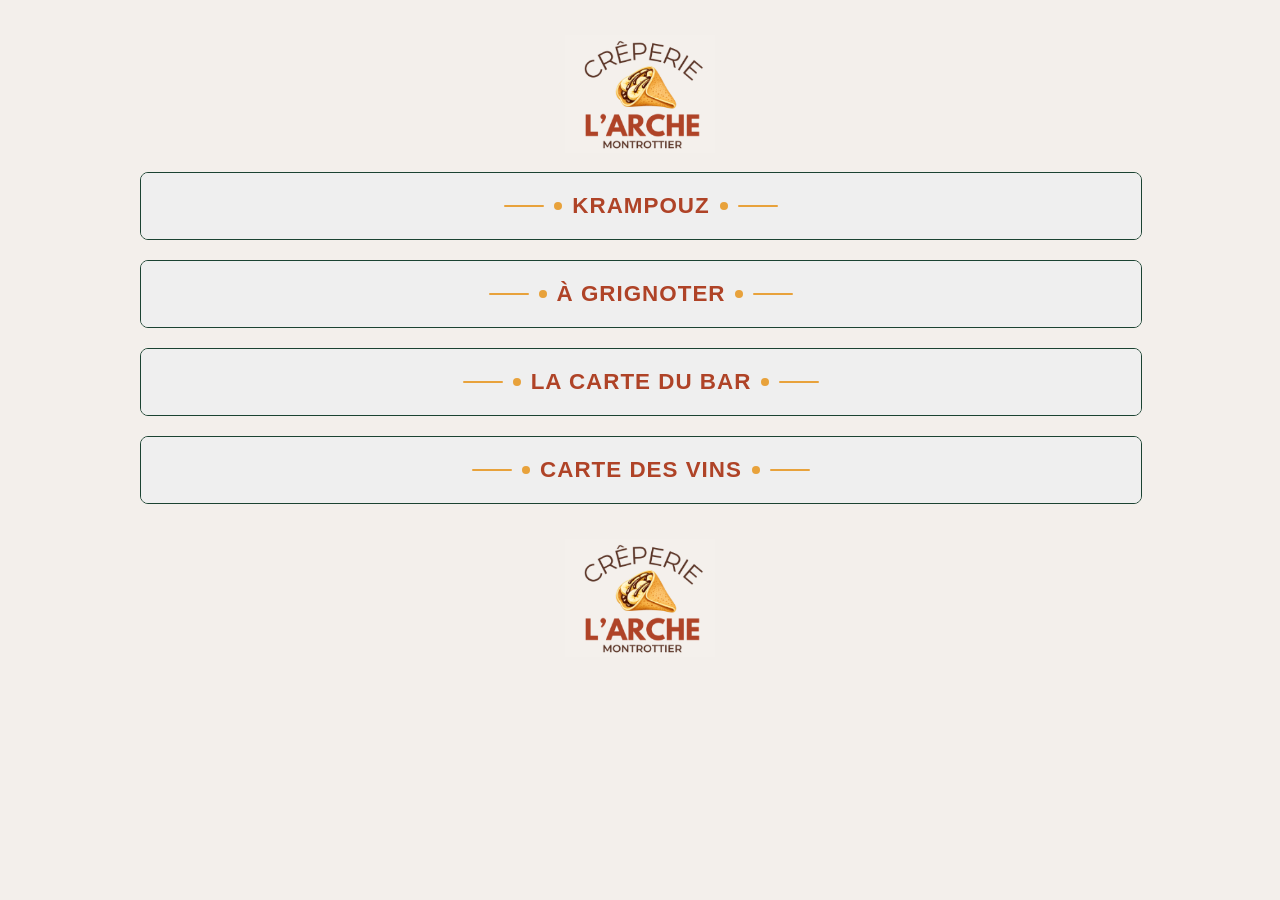
==== commit 0d6c8ab2: "feature-menu-3" ====
--- a/index.html
+++ b/index.html
@@ -1,14 +1,9 @@
-<!DOCTYPE html>
+<!doctype html>
 <html lang="fr">
 <head>
-    <meta charset="UTF-8">
-    <!-- A enlever et mettre meta pour ref google-->
-    <meta name="robots" content="noindex, nofollow">
-
-    <meta name="color-scheme" content="light only">
-    <meta name="viewport" content="width=device-width, initial-scale=1.0">
-
-    <title>Crêperie L’Arche Montrottier</title>
+    <meta charset="utf-8"/>
+    <meta name="viewport" content="width=device-width, initial-scale=1"/>
+    <title>Menu crêperie et boissons</title>
 
     <link rel="preconnect" href="https://fonts.googleapis.com">
     <link rel="preconnect" href="https://fonts.gstatic.com" crossorigin>
@@ -16,275 +11,871 @@
           rel="stylesheet">
 
     <link rel="stylesheet" href="style.css">
-
-
-    <link rel="icon" href="logo.png" type="image/svg+xml">
+    <meta name="color-scheme" content="light only">
 </head>
 
-<body class="body-website">
-
-<!-- HEADER -->
-<header class="header-website">
-    <nav class="nav-website">
-        <ul>
-            <li><a href="#presentation">Présentation</a></li>
-            <li><a href="#grignoter">À grignoter</a></li>
-            <li><a href="#ice-cream">Glaçes</a></li>
-            <li><a href="#contact">Contact</a></li>
-        </ul>
-    </nav>
-</header>
-
-<!-- PRÉSENTATION -->
-<section id="presentation" class="section-website">
+<body>
+<main class="container">
     <div class="menu-header">
         <div class="brand" aria-label="Crêperie L’Arche Montrottier">
             <img src="logo.png" alt="logo Crêperie L’Arche Montrottier" class="logo"/>
         </div>
     </div>
 
-    <h2 class="title-menu">Bienvenue à L’Arche Montrottier</h2>
-    <div class="item-label">
-        <p>
-            Découvrez une cuisine authentique et gourmande, élaborée avec des produits frais et de saison.
-        </p>
-        <p>
-            Notre crêperie vous accueille dans une ambiance conviviale au cœur du village de Montrottier.
-        </p>
-    </div>
-</section>
-
-<!-- START SECTION A GRIGNOTER -->
-<section class="menu-website section-website" id="grignoter">
-    <div class="title-wrapper">
-        <span class="menu-title-line"></span><span class="menu-title-dot"></span>
-        <h1 class="title-menu">À GRIGNOTER</h1>
-        <span class="menu-title-dot"></span><span class="menu-title-line"></span>
-    </div>
-
-    <section class="container-menu">
-        <article class="menu-theme" aria-labelledby="planches">
-            <!-- SECTION MENU PLANCHES -->
-            <h2 class="menu-theme-title">Les planches</h2>
-            <p class="menu-item-subtitle">2 personnes (plats)</p>
-            <p class="menu-item-subtitle">3 – 4 personnes (apéro)</p>
-
-            <div class="items">
-                <div class="item">
-                    <p class="item-label">PLANCHE CHARCUTERIE <span class="price-hide"></span></p>
-                    <div class="item-description">
-                        Jambon cru 100g, saucisson sec 100g, coppa ou prosciutto 100g,<br> pickles, pain
+    <!-- START SECTION KRAMPOUZ -->
+    <div class="accordion" aria-label="Carte krampouz">
+        <button class="accordion-header" aria-expanded="false">
+            <div class="title-wrapper">
+                <span class="menu-title-line"></span><span class="menu-title-dot"></span>
+                <h1 class="title-menu">KRAMPOUZ</h1>
+                <span class="menu-title-dot"></span><span class="menu-title-line"></span>
+            </div>
+        </button>
+
+        <div class="accordion-panel" aria-hidden="true">
+            <section class="container-menu" aria-label="menus">
+                <div class="menu">
+                    <!-- SECTION MENU GALETTE -->
+                    <article class="menu-theme" aria-labelledby="galettes">
+                        <h2 class="menu-theme-title">Galettes</h2>
+                        <div class="items">
+                            <div class="item">
+                                <p class="item-label">LA COMPLÈTE <span class="price">11,50€</span></p>
+                                <div class="item-description">Œufs, fromage, jambon blanc, salade.</div>
+                            </div>
+
+                            <div class="item">
+                                <p class="item-label">LA BACON <span class="price">13,50€</span></p>
+                                <div class="item-description">Bacon, oeufs, fromage, aïoli à l’ail noir, salade,
+                                    avocat.
+                                </div>
+                            </div>
+
+                            <div class="item">
+                                <p class="item-label">LA SAUMON <span class="price">14,50€</span></p>
+                                <div class="item-description">Saumon fumé, citron, épinards, crème fraiche, salade.
+                                </div>
+                            </div>
+
+                            <div class="item">
+                                <p class="item-label">LA MONTAGNARDE <span class="price">15€</span></p>
+                                <div class="item-description">Raclette, jambon cru, pomme de terre à l’ail, oignon
+                                    confits, cornichons, salade.
+                                </div>
+                            </div>
+
+                            <div class="item">
+                                <p class="item-label">LA CHÈVRE <span class="price">13,50€</span></p>
+                                <div class="item-description">Épinards, bûche de chèvre, tomates cerises rôties, avocat,
+                                    pignons de pin, salade.
+                                </div>
+                            </div>
+
+                            <div class="item">
+                                <p class="item-label">LA BOURGUIGNONNE <span class="price">15,50€</span></p>
+                                <div class="item-description">Effiloché de boeuf au vin rouge, champignons, fromage,
+                                    pommes de terre à l’ail, salade.
+                                </div>
+                            </div>
+                        </div>
+                    </article>
+
+                    <div class="separator-line"></div>
+
+                    <!-- SECTION COMPOSE GALETTE -->
+                    <article class="menu-theme" aria-labelledby="compose_galette">
+                        <h2 class="menu-theme-title">Compose ta galette</h2>
+
+                        <div class="items">
+                            <div class="item">
+                                <p class="item-label">CHOISI LA BASE DE TA GALETTE <span class="price">5,50€</span></p>
+                                <div class="item-description">Salade verte et sauces au choix.</div>
+                            </div>
+
+                            <div class="item">
+                                <p class="item-label">CHOISI TES LÉGUMES <span class="price">+1,00€</span></p>
+                                <div class="item-description">Pommes de terre, tomates, avocat, oignons confits, tomates
+                                    rôties, champignons, cornichons.
+                                </div>
+                            </div>
+
+                            <div class="item">
+                                <p class="item-label">CHOIX DES PROTÉINES <span class="price">+2,50€</span></p>
+                                <div class="item-description">Jambon blanc, jambon cru, saumon fumé, effiloché de bœuf,
+                                    poulet mariné, œuf.
+                                </div>
+                            </div>
+
+                            <div class="item">
+                                <p class="item-label">CHOIX DES FROMAGES <span class="price">+1,50€</span></p>
+                                <div class="item-description">Chèvre, raclette, cheddar affiné.</div>
+                            </div>
+
+                            <div class="item">
+                                <p class="item-label">CHOIX DES EXTRAS <span class="price">+1,00€</span></p>
+                                <div class="item-description">Crème fraîche, pignons de pain, citron, miel, ail à l’ail
+                                    noir.
+                                </div>
+                            </div>
+                        </div>
+                    </article>
+                </div>
+
+                <div class="separator-line mobile"></div>
+
+                <div class="menu">
+                    <!-- SECTION COMPOSE SALADE -->
+                    <article class="menu-theme" aria-labelledby="compose_salade">
+                        <h2 class="menu-theme-title">Compose ta salade</h2>
+
+                        <div class="items">
+                            <div class="item">
+                                <p class="item-label">CHOISI LA BASE DE TA SALADE<span class="price">5,50€</span></p>
+                                <div class="item-description">Salade verte et sauces au choix.</div>
+                            </div>
+
+                            <div class="item">
+                                <p class="item-label"> CHOISI TES LÉGUMES <span class="price">+1,00€</span></p>
+                                <div class="item-description">Pommes de terre à l’ail, épinards, avocat, oignons
+                                    confits, tomates rôties.
+                                </div>
+                            </div>
+
+                            <div class="item">
+                                <p class="item-label"> CHOIX DES PROTÉINES <span class="price">+2,50€</span></p>
+                                <div class="item-description">Jambon blanc, jambon cru, saumon fumé, effiloché de boeuf,
+                                    poulet fumé, oeuf.
+                                </div>
+                            </div>
+
+                            <div class="item">
+                                <p class="item-label"> CHOIX DES FROMAGES <span class="price">+1,50€</span></p>
+                                <div class="item-description">Chèvre, raclette, cheddar affiné, ricotta, fêta.</div>
+                            </div>
+
+                            <div class="item">
+                                <p class="item-label">CHOIX DES EXTRAS <span class="price">+1,00€</span></p>
+                                <div class="item-description">
+                                    Crème fraiche, pignon de pain, citron, aïoli à l’ail noir<br>
+                                    Beurre, citron, sucre
+                                </div>
+                            </div>
+                        </div>
+                    </article>
+
+                    <div class="separator-line"></div>
+
+                    <article class="menu-theme" aria-labelledby="crepes">
+                        <h2 class="menu-theme-title">Crêpes au froment</h2>
+
+                        <div class="items">
+                            <div class="item">
+                                <p class="item-label">CLASSIQUE <span class="price">5,00€</span></p>
+                            </div>
+
+                            <div class="item">
+                                <p class="item-label">PÂTE À TARTINER <span class="price">6,50€</span></p>
+                                <div class="item-description">Crispy maison et chantilly maison.</div>
+                            </div>
+
+                            <div class="item">
+                                <p class="item-label">MIEL ET NOISETTES <span class="price">5,50€</span></p>
+                                <div class="item-description">Cannelle, chantilly maison.</div>
+                            </div>
+
+                            <div class="item">
+                                <p class="item-label">BANOFFEE <span class="price">6,50€</span></p>
+                                <div class="item-description">Caramel beurre salé, banane et chantilly maison.</div>
+                            </div>
+
+                            <div class="item">
+                                <p class="item-label">CHOCOLAT <span class="price">6,50€</span></p>
+                                <div class="item-description">Chocolat noir 75%, glace vanille, amandes.</div>
+                            </div>
+
+                            <div class="item">
+                                <p class="item-label" style="color: #AF4327!important;">EXTRAS</p>
+                                <div class="item-description">
+                                    Chocolat noir 75%, caramel beurre salé, glace, amandes, banane , cannelle, crispy
+                                    maison, noisettes, chantilly maison.
+                                </div>
+                            </div>
+                        </div>
+                    </article>
+                </div>
+            </section>
+
+            <!-- SECTION MENU ENFANTS -->
+            <section class="extras" aria-label="Menu enfants">
+                <article class="menu-theme" aria-labelledby="menu_enfant">
+                    <!-- SECTION MENU ENFANTS -->
+                    <h2 class="menu-theme-title">
+                        Menu Enfant <span class="price">9,50€</span><br>
+                    </h2>
+                    <h3 class="item-label">Galette + boisson + mini crêpe</h3>
+
+                    <div class="items">
+                        <div class="item">
+                            <p class="item-label">GALETTES AU CHOIX:</p>
+                            <div class="item-description">
+                                Jambon blanc et fromage<br>
+                                Poulet fumé et fromage<br>
+                                Épinards et chèvre
+                            </div>
+                        </div>
+
+                        <div class="item">
+                            <p class="item-label">“TU ES UN PETIT CHEF”</p>
+                            <div class="item-description">Compose ta galette</div>
+                        </div>
+
+                        <div class="item">
+                            <p class="item-label">CRÊPES SUCRÉ</p>
+                            <div class="item-description">
+                                Beurre et sirop d’érable ou miel local 5,00€<br>
+                                Pâte à tartiner 5,50€<br>
+                                Caramel beurre salé 5,50€
+                            </div>
+                        </div>
                     </div>
-                </div>
-
-                <div class="item">
-                    <p class="item-label">PLANCHE FROMAGE <span class="price-hide"></span></p>
-                    <div class="item-description">
-                        Abondance 100g, reblochon 100g, bleu d’Auvergne 100g,<br> tranche de pain
-                    </div>
-                </div>
-
-                <div class="item">
-                    <p class="item-label">PLANCHE MIXTE <span class="price-hide"></span></p>
-                    <div class="item-description">
-                        Jambon cru 100g, saucisson 100g, coppa 100g, abondance 100g, <br>reblochon 100g,
-                        bleu d’Auvergne 100g, pickles, pain
-                    </div>
-                </div>
-
-                <div class="item">
-                    <p class="item-label">Assiette ibérique<span class="price-hide"></span></p>
-                    <div class="item-description">
-                        100g bellotta
-                    </div>
-                </div>
-            </div>
-        </article>
-
-        <div class="separator-line mobile"></div>
-
-        <article class="menu-theme" aria-labelledby="incontournables">
-            <!-- SECTION MENU INCONTOURNABLES -->
-            <h2 class="menu-theme-title">Les incontournables</h2>
-            <div class="items">
-                <div class="item">
-                    <p class="item-label">Tartines saumon fumé <span class="price-hide"></span></p>
-                </div>
-
-                <div class="item">
-                    <p class="item-label">Tartines chèvre & miel <span class="price-hide"></span></p>
-                </div>
-
-                <div class="item">
-                    <p class="item-label">Tartines avocat, fêta & graines <span class="price-hide"></span></p>
-                </div>
-
-                <div class="item">
-                    <p class="item-label">Tartines italiennes <span class="price-hide"></span></p>
-                    <div class="item-description">
-                        Jambon cru, burratta, basilic, tomates séchées
-                    </div>
-                </div>
-
-                <div class="item">
-                    <p class="item-label">SARDINES millésimées arrivage direct de Bretagne <span
-                            class="price-hide"></span></p>
-                    <div class="item-description">
-                        Beurre demi-sel et pain de campagne
-                    </div>
-                </div>
-
-                <div class="item">
-                    <p class="item-label">Tortillas & guacamole Maison <span class="price-hide"></span></p>
-                </div>
-
-                <div class="item">
-                    <p class="item-label">Burratta <span class="price-hide"></span></p>
-                    <div class="item-description">
-                        Tomates cerises confites, basilic
-                    </div>
-                </div>
-
-                <div class="item">
-                    <p class="item-label">Burratta à la truffe d’été <span class="price-hide"></span></p>
-                </div>
-
-                <div class="item">
-                    <p class="item-label">Carpaccio de Boeuf & burratta <span class="price-hide"></span></p>
-                </div>
-            </div>
-        </article>
-    </section>
-
-    <!-- SECTION MENU ACCOMPAGNMENTS -->
-    <section class="extras" aria-label="Accompagnements">
-        <div>
-            <p class="item-label">
-                SAUCISSON entier <span class="price-hide">12,00€</span>
-            </p>
-            <div class="item-description">
-                environ 200g
+                </article>
+            </section>
+
+            <div class="menu-item-subtitle">
+                <p>Origine des viandes : France <br> Prix nets TTC – service compris · Liste des allergènes disponible
+                    sur
+                    demande.</p>
             </div>
         </div>
-        <div>
-            <p class="item-label">
-                CHIPS
-                <span class="price-hide">2,00€</span>
-            </p>
+    </div>
+    <!-- END SECTION KRAMPOUZ -->
+
+    <!-- START SECTION A GRIGNOTER -->
+    <div class="accordion">
+        <button class="accordion-header" aria-expanded="false">
+            <div class="title-wrapper">
+                <span class="menu-title-line"></span><span class="menu-title-dot"></span>
+                <h1 class="title-menu">À GRIGNOTER</h1>
+                <span class="menu-title-dot"></span><span class="menu-title-line"></span>
+            </div>
+        </button>
+
+        <div class="accordion-panel" aria-hidden="true">
+            <section class="container-menu">
+                <article class="menu-theme" aria-labelledby="planches">
+                    <!-- SECTION MENU PLANCHES -->
+                    <h2 class="menu-theme-title">Les planches</h2>
+                    <p class="menu-item-subtitle">2 personnes (plats)</p>
+                    <p class="menu-item-subtitle">3 – 4 personnes (apéro)</p>
+
+                    <div class="items">
+                        <div class="item">
+                            <p class="item-label">
+                                PLANCHE DÉCOUVERTE
+                                <span class="price">17,00€</span>
+                            </p>
+                            <p class="menu-item-subtitle">(Charcuterie d’Antan)</p>
+                            <div class="item-description">
+                                4 charcuteries 200g et 2 fromages régionaux 100g, pickles,<br> pain, beurre.
+                            </div>
+                        </div>
+
+                        <div class="item">
+                            <p class="item-label">PLANCHE CHARCUTERIE <span class="price">18,00€</span></p>
+                            <div class="item-description">
+                                Jambon cru 100g, saucisson sec 100g, coppa ou prosciutto 100g,<br> pickles, pain.
+                            </div>
+                        </div>
+
+                        <div class="item">
+                            <p class="item-label">PLANCHE FROMAGE <span class="price">15,00€</span></p>
+                            <div class="item-description">
+                                Abondance 100g, reblochon 100g, bleu d’Auvergne 100g,<br> tranche de pain.
+                            </div>
+                        </div>
+
+                        <div class="item">
+                            <p class="item-label">PLANCHE MIXTE <span class="price">20,00€</span></p>
+                            <div class="item-description">
+                                Jambon cru 100g, saucisson 100g, coppa 100g,<br> abondance 100g, reblochon 100g,<br>
+                                bleu
+                                d’Auvergne 100g, pickles, pain.
+                            </div>
+                        </div>
+                    </div>
+                </article>
+
+                <div class="separator-line mobile"></div>
+
+                <article class="menu-theme" aria-labelledby="incontournables">
+                    <!-- SECTION MENU INCONTOURNABLES -->
+                    <h2 class="menu-theme-title">Les incontournables</h2>
+                    <div class="items">
+                        <div class="item">
+                            <p class="item-label">TERRINE MAISON OU RÉGIONALE</p>
+                            <p class="menu-item-subtitle">
+                                Traditionnel 100g
+                                <span class="price">5,50€ </span>
+                                <br>
+                                Cèpes 100g
+                                <span class="price">6,50€ </span>
+                            </p>
+                        </div>
+
+                        <div class="item">
+                            <p class="item-label">SARDINES à l’ancienne <br> aux échalotes de Bretagne
+                                <span class="price">11,00€</span>
+                            </p>
+                            <div class="item-description">Beurre demi-sel et pain de campagne.</div>
+                        </div>
+
+                        <div class="item">
+                            <p class="item-label">
+                                SAMOUSSAS
+                                <span class="price">6,50€</span>
+                            </p>
+                            <div class="menu-item-subtitle">(Maison – 4 pièces)</div>
+                        </div>
+
+                        <div class="item">
+                            <p class="item-label">
+                                NEMS
+                                <span class="price">6,50€</span>
+                            </p>
+                            <div class="menu-item-subtitle">(Maison – 4 pièces)</div>
+                        </div>
+
+                        <div class="item">
+                            <p class="item-label">
+                                FALAFELS
+                                <span class="price">7,00€</span>
+                            </p>
+                            <div class="menu-item-subtitle">(Maison – 6 pièces)</div>
+                        </div>
+
+                        <div class="item">
+                            <p class="item-label">
+                                OS À MOELLE
+                                <span class="price">9,00€</span>
+                            </p>
+                        </div>
+
+                        <div class="item">
+                            <p class="item-label">
+                                SAUCISSON RÉGIONAL
+                                <span class="price">17,00€</span>
+                            </p>
+                            <div class="menu-item-subtitle">(Charcuterie d’Antan)</div>
+                        </div>
+                    </div>
+                </article>
+            </section>
+
+            <!-- SECTION MENU ACCOMPAGNMENTS -->
+            <section class="extras" aria-label="Accompagnements">
+                <div>
+                    <p class="item-label">
+                        SAUCISSON
+                        <span class="price">12,00€</span>
+                    </p>
+                </div>
+                <div>
+                    <p class="item-label">
+                        CHIPS
+                        <span class="price">2,00€</span>
+                    </p>
+                </div>
+                <div>
+                    <p class="item-label">
+                        FRITES ET SAUCES MAISON
+                    <p class="menu-item-subtitle">
+                        (petite 2,50€ – grande 4,50€)
+                    </p>
+                </div>
+            </section>
+
+            <div class="menu-item-subtitle">
+                <p>Origine des viandes : France <br> Prix nets TTC – service compris · Liste des allergènes disponible
+                    sur
+                    demande.</p>
+            </div>
         </div>
-    </section>
-
-    <div class="menu-item-subtitle">
-        <p>Origine des viandes : France, Espagne, Italie <br> Prix nets TTC – service compris · Liste des allergènes
-            disponible
-            sur
-            demande</p>
     </div>
-</section>
-<!-- END SECTION A GRIGNOTER -->
-
-<!-- START SECTION GLACES -->
-<section class="menu-website section-website" id="ice-cream">
-    <div class="title-wrapper">
-        <span class="menu-title-line"></span><span class="menu-title-dot"></span>
-        <h1 class="title-menu">GLACES</h1>
-        <span class="menu-title-dot"></span><span class="menu-title-line"></span>
+    <!-- END SECTION A GRIGNOTER -->
+
+    <!-- START SECTION CARTE DU BAR -->
+    <div class="accordion">
+        <button class="accordion-header" aria-expanded="false">
+            <div class="title-wrapper">
+                <span class="menu-title-line"></span><span class="menu-title-dot"></span>
+                <h1 class="title-menu">LA CARTE DU BAR</h1>
+                <span class="menu-title-dot"></span><span class="menu-title-line"></span>
+            </div>
+        </button>
+
+        <div class="accordion-panel" aria-hidden="true">
+            <section class="container-menu" aria-label="menus">
+                <div class="menu">
+                    <!-- SECTION BOISSONS FROIDES -->
+                    <article class="menu-theme" aria-labelledby="boissons froides">
+                        <h2 class="menu-theme-title">Boissons froides</h2>
+                        <div class="items">
+                            <div class="item">
+                                <p class="item-label"> JUS DE FRUITS 25cl<span class="price">2,90€</span></p>
+                                <div class="item-description">Pomme, poire, tomate, ananas, fraise, orange, ace,
+                                    abricot.
+                                </div>
+                            </div>
+                            <div class="item">
+                                <p class="item-label">SODA 33cl <span class="price">2,90€</span></p>
+                                <div class="item-description">
+                                    Coca, Coca Zéro, Coca Cherry, Orangina, Lipton pêche, Oasis,
+                                    Schweppes agrumes et tonic, fanta orange, limonade, Ginger beer.
+                                </div>
+                            </div>
+                            <div class="item">
+                                <p class="item-label"> MILKSHAKE 30cl - 3,50€ / 50cl <span class="price"> 5,80€</span>
+                                </p>
+                                <div class="item-description">Pomme, poire, tomate, ananas, fraise, orange, ace,
+                                    abricot.
+                                </div>
+                            </div>
+                            <div class="item">
+                                <p class="item-label">SIROP 20cl <span class="price">1,30€</span></p>
+                                <div class="item-description">
+                                    Pêche, citron, orgeat, kiwi, grenadine, menthe verte,
+                                    menthe glacial, fraise, anis, cassis, framboise, pulco citron, pulco orange .
+                                </div>
+                            </div>
+                            <div class="item">
+                                <p class="item-label">DIABOLO 20cl<span class="price">2,00€</span></p>
+                            </div>
+                        </div>
+                    </article>
+
+                    <div class="separator-line"></div>
+
+                    <!-- SECTION BOISSONS CHAUDES -->
+                    <article class="menu-theme" aria-labelledby="boissons chaudes">
+                        <h2 class="menu-theme-title">Boissons chaudes</h2>
+                        <div class="items">
+                            <div class="item">
+                                <p class="item-label">EXPRESSO (Café Cellini)<span class="price">1,30€</span></p>
+                            </div>
+                            <div class="item">
+                                <p class="item-label">DÉCA <span class="price">1,40€</span></p>
+                            </div>
+                            <div class="item">
+                                <p class="item-label">DOUBLE EXPRESSO<span class="price">2,60€</span></p>
+                            </div>
+                            <div class="item">
+                                <p class="item-label">ALLONGÉ<span class="price">1,40€</span></p>
+                            </div>
+                            <div class="item">
+                                <p class="item-label">LATTE<span class="price">2,80€</span></p>
+                            </div>
+                            <div class="item">
+                                <p class="item-label">CAPPUCCINO<span class="price">3,00€</span></p>
+                            </div>
+                            <div class="item">
+                                <p class="item-label">FLAT WHITE<span class="price">3,00€</span></p>
+                            </div>
+                            <div class="item">
+                                <p class="item-label">CHAÏ LATTE<span class="price">4,50€</span></p>
+                            </div>
+                            <div class="item">
+                                <p class="item-label">UBE LATTE<span class="price">4.80€</span></p>
+                            </div>
+                            <div class="item">
+                                <p class="item-label">THÉ<span class="price">2,00€</span></p>
+                            </div>
+                            <div class="item">
+                                <p class="item-label">CHOCOLAT CHAUD<span class="price">2,50€</span></p>
+                            </div>
+                        </div>
+                    </article>
+
+                    <div class="separator-line"></div>
+
+                    <!-- SECTION EAUX -->
+                    <article class="menu-theme" aria-labelledby="eaux">
+                        <h2 class="menu-theme-title">Eaux</h2>
+                        <div class="items">
+                            <table class="menu-table">
+                                <thead>
+                                <tr>
+                                    <th></th>
+                                    <th class="prices-table">33cl</th>
+                                    <th class="prices-table">50cl</th>
+                                    <th class="prices-table">1l</th>
+                                </tr>
+                                </thead>
+                                <tbody>
+                                <tr>
+                                    <td class="item-label align-price">PERRIER</td>
+                                    <td class="prices-table">2,80€</td>
+                                    <td class="prices-table">-</td>
+                                    <td class="prices-table">-</td>
+                                </tr>
+                                <tr>
+                                    <td class="item-label align-price">VITTEL</td>
+                                    <td class="prices-table">-</td>
+                                    <td class="prices-table">-</td>
+                                    <td class="prices-table">4,00€</td>
+                                </tr>
+                                <tr>
+                                    <td class="item-label align-price">SAN PELLEGRINO</td>
+                                    <td class="prices-table">-</td>
+                                    <td class="prices-table">3,00€</td>
+                                    <td class="prices-table">4,00€</td>
+                                </tr>
+                                <tr>
+                                    <td class="item-label align-price">PAROT</td>
+                                    <td class="prices-table">-</td>
+                                    <td class="prices-table">-</td>
+                                    <td class="prices-table">2,40€</td>
+                                </tr>
+                                </tbody>
+                            </table>
+                        </div>
+                    </article>
+
+                    <div class="separator-line"></div>
+
+                    <!-- SECTION MOCKTAILS -->
+                    <article class="menu-theme" aria-labelledby="mocktails">
+                        <h2 class="menu-theme-title">mocktails</h2>
+                        <div class="items">
+                            <div class="item">
+                                <p class="item-label">VIRGIN MOJITO<span class="price">7,00€</span></p>
+                                <div class="item-description">Citron vert, sirop de rhum, feuilles de menthe, limonade,
+                                    eau
+                                    pétillante.
+                                </div>
+                            </div>
+                            <div class="item">
+                                <p class="item-label">VIRGIN COLADA<span class="price">7,00€</span></p>
+                                <div class="item-description">Sirop de sucre de canne, jus d’ananas, lait de coco.</div>
+                            </div>
+                            <div class="item">
+                                <p class="item-label">VIRGIN SPRITZ<span class="price">7,00€</span></p>
+                            </div>
+                        </div>
+                    </article>
+
+                    <div class="separator-line"></div>
+
+                    <!-- SECTION COCKTAILS -->
+                    <article class="menu-theme" aria-labelledby="cocktails">
+                        <h2 class="menu-theme-title">Cocktails</h2>
+                        <div class="items">
+                            <div class="item">
+                                <p class="item-label">SPRITZ<span class="price">7,00€</span></p>
+                                <div class="item-description">Apérol spritz, prosecco, eau pétillante.</div>
+                            </div>
+                            <div class="item">
+                                <p class="item-label">SPRITZ St Germain<span class="price">9,00€</span></p>
+                                <div class="item-description">Liqueur de sureau, aperol, eau pétillante, prosecco.</div>
+                            </div>
+                            <div class="item">
+                                <p class="item-label">LEMON SPRITZ<span class="price">7,50€</span></p>
+                                <div class="item-description">Liqueur de citron, prosecco, eau pétillante.</div>
+                            </div>
+                            <div class="item">
+                                <p class="item-label">MOSCOW MULE<span class="price">7,50€</span></p>
+                                <div class="item-description">Vodka, ginger beer, citron vert.</div>
+                            </div>
+                            <div class="item">
+                                <p class="item-label">MOJITO<span class="price">7,50€</span></p>
+                                <div class="item-description">Feuilles de menthe, sucre de canne, rhum, angostura,
+                                    citron
+                                    vert, eau pétillante.
+                                </div>
+                            </div>
+                            <div class="item">
+                                <p class="item-label">PIÑA COLADA<span class="price">7,50€</span></p>
+                                <div class="item-description">Rhum, jus d’ananas, lait de coco.</div>
+                            </div>
+                            <div class="item">
+                                <p class="item-label">GIN TONIC <span class="price">8,00€</span></p>
+                            </div>
+                            <div class="item">
+                                <p class="item-label">DAIQUIRI FRAISE<span class="price">8,00€</span></p>
+                            </div>
+                        </div>
+                    </article>
+                </div>
+
+                <div class="separator-line mobile"></div>
+
+                <div class="menu">
+                    <!-- SECTION BIERE PRESSION -->
+                    <article class="menu-theme" aria-labelledby="bières">
+                        <h2 class="menu-theme-title">Bières Pression</h2>
+                        <div class="items">
+                            <table class="menu-table">
+                                <thead>
+                                <tr>
+                                    <th></th>
+                                    <th class="prices-table">33cl</th>
+                                    <th class="prices-table">50cl</th>
+                                    <th class="prices-table">1l</th>
+                                </tr>
+                                </thead>
+                                <tbody>
+                                <tr>
+                                    <td class="item-label align-price">PAULANER BLONDE</td>
+                                    <td class="prices-table">2,50€</td>
+                                    <td class="prices-table">4,50€</td>
+                                    <td class="prices-table">8,50€</td>
+                                </tr>
+                                <tr>
+                                    <td class="item-label align-price">TANGO</td>
+                                    <td class="prices-table">2,70€</td>
+                                    <td class="prices-table">4,90€</td>
+                                    <td class="prices-table">9,50€</td>
+                                </tr>
+                                <tr>
+                                    <td class="item-label align-price">MONACO</td>
+                                    <td class="prices-table">2,90€</td>
+                                    <td class="prices-table">5,20€</td>
+                                    <td class="prices-table">10,00€</td>
+                                </tr>
+                                <tr>
+                                    <td class="item-label align-price">1664 BLANCHE</td>
+                                    <td class="prices-table">4,40€</td>
+                                    <td class="prices-table">8,00€</td>
+                                    <td class="prices-table">15,30€</td>
+                                </tr>
+                                <tr>
+                                    <td class="item-label align-price">SUPER 8 ROUGE</td>
+                                    <td class="prices-table">4,30€</td>
+                                    <td class="prices-table">8,00€</td>
+                                    <td class="prices-table">15,30€</td>
+                                </tr>
+                                <tr>
+                                    <td class="item-label align-price">PICON BIÈRE</td>
+                                    <td class="prices-table">3,00€</td>
+                                    <td class="prices-table">5,50€</td>
+                                    <td class="prices-table">10,50€</td>
+                                </tr>
+                                </tbody>
+                            </table>
+                        </div>
+                    </article>
+
+                    <div class="separator-line"></div>
+
+                    <!-- SECTION BIERE BOUTEILLE -->
+                    <article class="menu-theme" aria-labelledby="bières">
+                        <h2 class="menu-theme-title">Bières Bouteilles</h2>
+                        <div class="items">
+                            <table class="menu-table">
+                                <thead>
+                                <tr>
+                                    <th></th>
+                                    <th class="prices-table">25cl</th>
+                                    <th class="prices-table">33cl</th>
+                                </tr>
+                                </thead>
+                                <tbody>
+                                <tr>
+                                    <td class="item-label align-price">DESPERADOS</td>
+                                    <td class="prices-table">-</td>
+                                    <td class="prices-table">5,90€</td>
+                                </tr>
+                                <tr>
+                                    <td class="item-label align-price">SKULL</td>
+                                    <td class="prices-table">-</td>
+                                    <td class="prices-table">6,70€</td>
+                                </tr>
+                                <tr>
+                                    <td class="item-label align-price">CORONA</td>
+                                    <td class="prices-table">-</td>
+                                    <td class="prices-table">6,70€</td>
+                                </tr>
+                                <tr>
+                                    <td class="item-label align-price">TOURTEL CITRON</td>
+                                    <td class="prices-table">3,20€</td>
+                                    <td class="prices-table">-</td>
+                                </tr>
+                                </tbody>
+                            </table>
+                        </div>
+                    </article>
+
+                    <div class="separator-line"></div>
+
+                    <!-- SECTION APERITIFS -->
+                    <article class="menu-theme" aria-labelledby="aperitifs">
+                        <h2 class="menu-theme-title">Apéritifs</h2>
+                        <div class="items">
+                            <div class="item">
+                                <p class="item-label">MARTINI ROUGE 6cl<span class="price">3,00€</span></p>
+                            </div>
+                            <div class="item">
+                                <p class="item-label">MARTINI BLANC 6cl<span class="price">3,00€</span></p>
+                            </div>
+                            <div class="item">
+                                <p class="item-label">KIR ROYAL 12cl<span class="price">7,00€</span></p>
+                            </div>
+                            <div class="item">
+                                <p class="item-label">SUZE 6cl<span class="price">3,00€</span></p>
+                            </div>
+                            <div class="item">
+                                <p class="item-label">RICARD 4cl<span class="price">2,20€</span></p>
+                            </div>
+                            <div class="item">
+                                <p class="item-label">PASTIS 4cl<span class="price">2,20€</span></p>
+                            </div>
+                            <div class="item">
+                                <p class="item-label">PERROQUET 4cl<span class="price">2,70€</span></p>
+                            </div>
+                            <div class="item">
+                                <p class="item-label">TOMATE 4cl<span class="price">2,70€</span></p>
+                            </div>
+                            <div class="item">
+                                <p class="item-label">PORTO ROUGE 6cl<span class="price">3,00€</span></p>
+                            </div>
+                            <div class="item">
+                                <p class="item-label">PORTO BLANC 6cl<span class="price">3,00€</span></p>
+                            </div>
+                            <div class="item">
+                                <p class="item-label">PÉTROLE 4cl<span class="price">2,70€</span></p>
+                            </div>
+                            <div class="item">
+                                <p class="item-label">MUSCAT 6cl<span class="price">4,00€</span></p>
+                            </div>
+                            <div class="item">
+                                <p class="item-label">RAKI 4cl<span class="price">6,00€</span></p>
+                            </div>
+                            <div class="item">
+                                <p class="item-label">CAMPARI 6cl<span class="price">4,50€</span></p>
+                            </div>
+                            <div class="item">
+                                <p class="item-label">KIR 12cl<span class="price">3,50€</span></p>
+                                <div class="item-description">Pêche, mûres, châtaigne, cassis framboise</div>
+                            </div>
+                            <div class="item">
+                                <p class="item-label">LILLIT 6cl<span class="price">3,50€</span></p>
+                            </div>
+                            <div class="item">
+                                <p class="item-label">NEGRONI 6cl<span class="price">7,50€</span></p>
+                            </div>
+                            <div class="item">
+                                <p class="item-label">AMERICANO 12cl<span class="price">9,00€</span></p>
+                            </div>
+                        </div>
+                    </article>
+
+                    <div class="separator-line"></div>
+
+                    <!-- SECTION SPRIRITUEUX -->
+                    <article class="menu-theme" aria-labelledby="spiriteux">
+                        <h2 class="menu-theme-title">Spiriteux</h2>
+                        <div class="items">
+                            <div class="item">
+                                <p class="item-label">WHISKY 4cl<span class="price">7,00€</span></p>
+                                <div class="item-description">Jack Daniels old, Jack Daniels honey, Chivas regal 12 ans.
+                                </div>
+                            </div>
+                            <div class="item">
+                                <p class="item-label">GINS 4cl<span class="price">7,00€</span></p>
+                                <div class="item-description">Bombay sapphire, Gibson’s, Hendrick’s.</div>
+                            </div>
+                            <div class="item">
+                                <p class="item-label">RHUMS 4cl<span class="price">8,00€</span></p>
+                                <div class="item-description">Don Papa, Kraken, Diplomatico, Havana Club.</div>
+                            </div>
+                            <div class="item">
+                                <p class="item-label">VODKAS & AUTRES 4cl<span class="price">4,50€</span></p>
+                                <div class="item-description">Eristoff, Captain Morgan, Ballantine’s.</div>
+                            </div>
+                        </div>
+                    </article>
+
+                    <div class="separator-line"></div>
+
+                    <!-- SECTION DIGESTIFS -->
+                    <article class="menu-theme" aria-labelledby="digestifs">
+                        <h2 class="menu-theme-title">Digestifs</h2>
+                        <div class="items">
+                            <div class="item">
+                                <p class="item-label">GAMME JACOULOT<span class="price">6,00€</span></p>
+                                <div class="item-description">Maison Française Liqueur 6cl (menthe poivrée, mandarine,
+                                    abricot, poire)
+                                </div>
+                            </div>
+                            <div class="item">
+                                <p class="item-label">CHARTREUSE 4cl<span class="price">8,50€</span></p>
+                                <div class="item-description">Jaune et Verte</div>
+                            </div>
+                            <div class="item">
+                                <p class="item-label">COGNAC VS<span class="price">6,00€</span></p>
+                            </div>
+                            <div class="item">
+                                <p class="item-label">ARMAGNAC<span class="price">6,00€</span></p>
+                            </div>
+                            <div class="item">
+                                <p class="item-label">AUTRES<span class="price">5,00€</span></p>
+                                <div class="item-description">Jägermeister SHOT, Limoncello 6cl, Get 27 6cl, Get 31 6cl,
+                                    Bailey's 6cl
+                                </div>
+                            </div>
+                        </div>
+                    </article>
+                </div>
+            </section>
+
+            <div class="menu-item-subtitle">
+                <p>Prix nets TTC – service compris - La vente d’alcool est interdite aux mineurs - L’abus d’alcool est
+                    dangereux pour la santé.</p>
+            </div>
+        </div>
     </div>
-
-    <section class="container-menu">
-        <article class="menu-theme" aria-labelledby="sorbets">
-            <!-- SECTION MENU GLACES -->
-            <h2 class="menu-theme-title">Les glaces <span class="price-hide">2,00€</span></h2>
-            <div class="items">
-                <div class="item">
-                    <p class="item-label">Vanille</p>
-                </div>
-
-                <div class="item">
-                    <p class="item-label">Chocolat Valrhona</p>
-                </div>
-
-                <div class="item">
-                    <p class="item-label">Café</p>
-                </div>
-
-                <div class="item">
-                    <p class="item-label">Barbe à papa </p>
-                </div>
-
-                <div class="item">
-                    <p class="item-label">Chartreuse</p>
-                </div>
-
-                <div class="item">
-                    <p class="item-label">Caramel beurre et sel </p>
-                </div>
-
-                <div class="item">
-                    <p class="item-label">Pistache</p>
-                </div>
+    <!-- END SECTION CARTE DU BAR -->
+
+    <!-- START SECTION CARTE DES VINS -->
+    <div class="accordion">
+        <button class="accordion-header" aria-expanded="false">
+            <div class="title-wrapper">
+                <span class="menu-title-line"></span><span class="menu-title-dot"></span>
+                <h1 class="title-menu">CARTE DES VINS</h1>
+                <span class="menu-title-dot"></span><span class="menu-title-line"></span>
             </div>
-        </article>
-
-        <div class="separator-line mobile"></div>
-
-        <article class="menu-theme" aria-labelledby="sorbets">
-            <!-- SECTION MENU SORBETS -->
-            <h2 class="menu-theme-title">Les sorbets <span class="price-hide">2,00€</span></h2>
-            <div class="items">
-                <div class="item">
-                    <p class="item-label">Fraise</p>
-                </div>
-
-                <div class="item">
-                    <p class="item-label">Framboise</p>
-                </div>
-
-                <div class="item">
-                    <p class="item-label">Mangue</p>
-                </div>
-
-                <div class="item">
-                    <p class="item-label">Fruits de la passion </p>
-                </div>
-            </div>
-        </article>
-    </section>
-
-    <div class="menu-item-subtitle">
-        <p>Prix nets TTC – service compris · Liste des allergènes disponible sur demande</p>
+        </button>
+
+        <div class="accordion-panel" aria-hidden="true">
+
+        </div>
     </div>
-</section>
-<!-- END SECTION GLACE -->
-
-<!-- CONTACT -->
-<section id="contact" class="section-website">
-    <h2 class="title-menu">Contact</h2>
-    <div class="item-label">
-        <p><img src="icon/location.svg" alt="Lieu" width="15"> 188 Grand'Rue, 69770, Montrottier</p>
-        <p><img src="icon/phone.svg" alt="Telephone" width="15"> 04 72 48 12 99</p>
-        <p><img src="icon/clock.svg" alt="Telephone" width="15"> Horaires<br>
-            Mardi : 7h30 - 20h00<br>
-            Mercredi : 7h30 - 16h30<br>
-            Jeudi : 11h00 -14h30 / 16h00 - 23h00<br>
-            Vendredi : 11h00 -14h30 / 16h00 - 01h00<br>
-            Samedi : 8h00 - 01h00<br>
-            Dimanche : 8h00 - 23h00<br>
-        </p>
+    <!-- END SECTION CARTE DES VINS -->
+
+    <div class="menu-header">
+        <div class="brand" aria-label="Crêperie L’Arche Montrottier">
+            <img src="logo.png" alt="logo Crêperie L’Arche Montrottier" class="logo"/>
+        </div>
     </div>
-</section>
-
-<!-- FOOTER -->
-<footer class="footer-website">
-    <p>Suivez-nous :</p>
-    <a href="https://www.instagram.com/larchemontrottier/" target="_blank">
-        <img src="icon/instagram.svg" alt="Facebook" width="40">
-    </a>
-    <a href="https://www.facebook.com/people/LArche-Montrottier/61576461213657/" target="_blank">
-        <img src="icon/facebook.svg" alt="Facebook" width="40">
-    </a>
-    <p>© 2026 L'Arche Montrottier</p>
-</footer>
-
+</main>
 </body>
-</html>+
+<script>
+    document.querySelectorAll(".accordion-header").forEach(header => {
+        header.addEventListener("click", () => {
+            const expanded = header.getAttribute("aria-expanded") === "true";
+            const panel = header.nextElementSibling;
+
+            header.setAttribute("aria-expanded", !expanded);
+            panel.setAttribute("aria-hidden", expanded);
+
+            if (!expanded) {
+                panel.classList.add("open");
+                panel.style.maxHeight = panel.scrollHeight + "px";
+            } else {
+                panel.classList.remove("open");
+                panel.style.maxHeight = null;
+            }
+        });
+    });
+</script>
+</html>
--- a/style.css
+++ b/style.css
@@ -12,95 +12,14 @@
     letter-spacing: .05em;
 }
 
-/* WEBSITE */
-.body-website {
-    line-height: 1.6;
-    padding-top: 70px;
-}
-
-.header-website {
-    position: fixed;
-    top: 0;
-    left: 0;
-    width: 100%;
-    color: #F2B556;
-    background: #9E3C23;
-    height: 70px;
-    display: flex;
-    align-items: center;
-    z-index: 1000;
-}
-
-.header-website h1 {
-    font-size: 22px;
-}
-
-.nav-website ul {
-    list-style: none;
-    display: flex;
-    gap: 20px;
-}
-
-.nav-website a {
-    color: #e8a23b;
-    text-decoration: none;
-    font-weight: bold;
-    transition: color 0.3s;
-}
-
-.nav-website a:hover {
-    color: #1B4332;
-}
-
-.section-website {
-    padding: 70px 20px;
-    max-width: 1000px;
-    margin: auto;
-}
-
-.footer-website {
-    background: #9E3C23;
-    color: #F2B556;
-    text-align: center;
-    padding: 20px;
-    margin-top: 40px;
-}
-
-.footer-website a {
-    color: #F2B556;
-    margin: 0 10px;
-    text-decoration: none;
-    font-weight: bold;
-}
-
-.footer-website a:hover {
-    text-decoration: underline;
-}
-
-.menu-website {
-    border: 1px solid #9E3C23;
-    border-radius: 10px;
-    margin-top: 30px;
-}
-
-/* MENU */
 .container {
     max-width: 1000px;
     margin-inline: auto;
 }
 
-.container-site {
-    margin-inline: auto;
-    max-width: 1500px;
-}
-
 .menu-header {
     text-align: center;
     margin-top: 20px;
-}
-
-.logo-website {
-    width: 50px;
 }
 
 .logo {
@@ -168,14 +87,15 @@
     display: grid;
     grid-template-columns: 1fr auto;
     align-items: start;
+    margin-bottom: 10px;
 }
 
 .item-label {
     font-weight: 700;
     text-align: center;
+    margin: 0;
     padding: 0;
     font-size: 15px;
-    margin: 15px 0 0 0;
 }
 
 .item-label.align-price{
@@ -192,22 +112,15 @@
     font-size: 12px;
 }
 
-.price, .price-hide {
+.price {
     font-weight: 700;
     white-space: nowrap;
     margin-left: 5px;
-    color: #9E3C23;
-}
-
-
-.prices-table, .prices-table-hide {
-    font-weight: 700;
-    text-align: center;
-    color: #9E3C23;
-}
-
-.price-hide, .prices-table-hide {
-    display: none;
+}
+
+.prices-table {
+    font-weight: 700;
+    text-align: center;
 }
 
 .item-description {
@@ -255,13 +168,6 @@
     transform: translateX(-50%);
     width: 100%;
     border-top: 2px dotted #F2B556;
-}
-
-.card {
-    margin-top: 40px;
-    padding: 40px;
-    background-color: #FDF7F2;
-    border-radius: 20px;
 }
 
 @media (max-width: 768px) {
@@ -333,11 +239,6 @@
     }
 }
 
-.all-accordion {
-    width: 95%;
-    margin: auto;
-}
-
 .accordion {
     width: 100%;
     border-radius: 8px;
